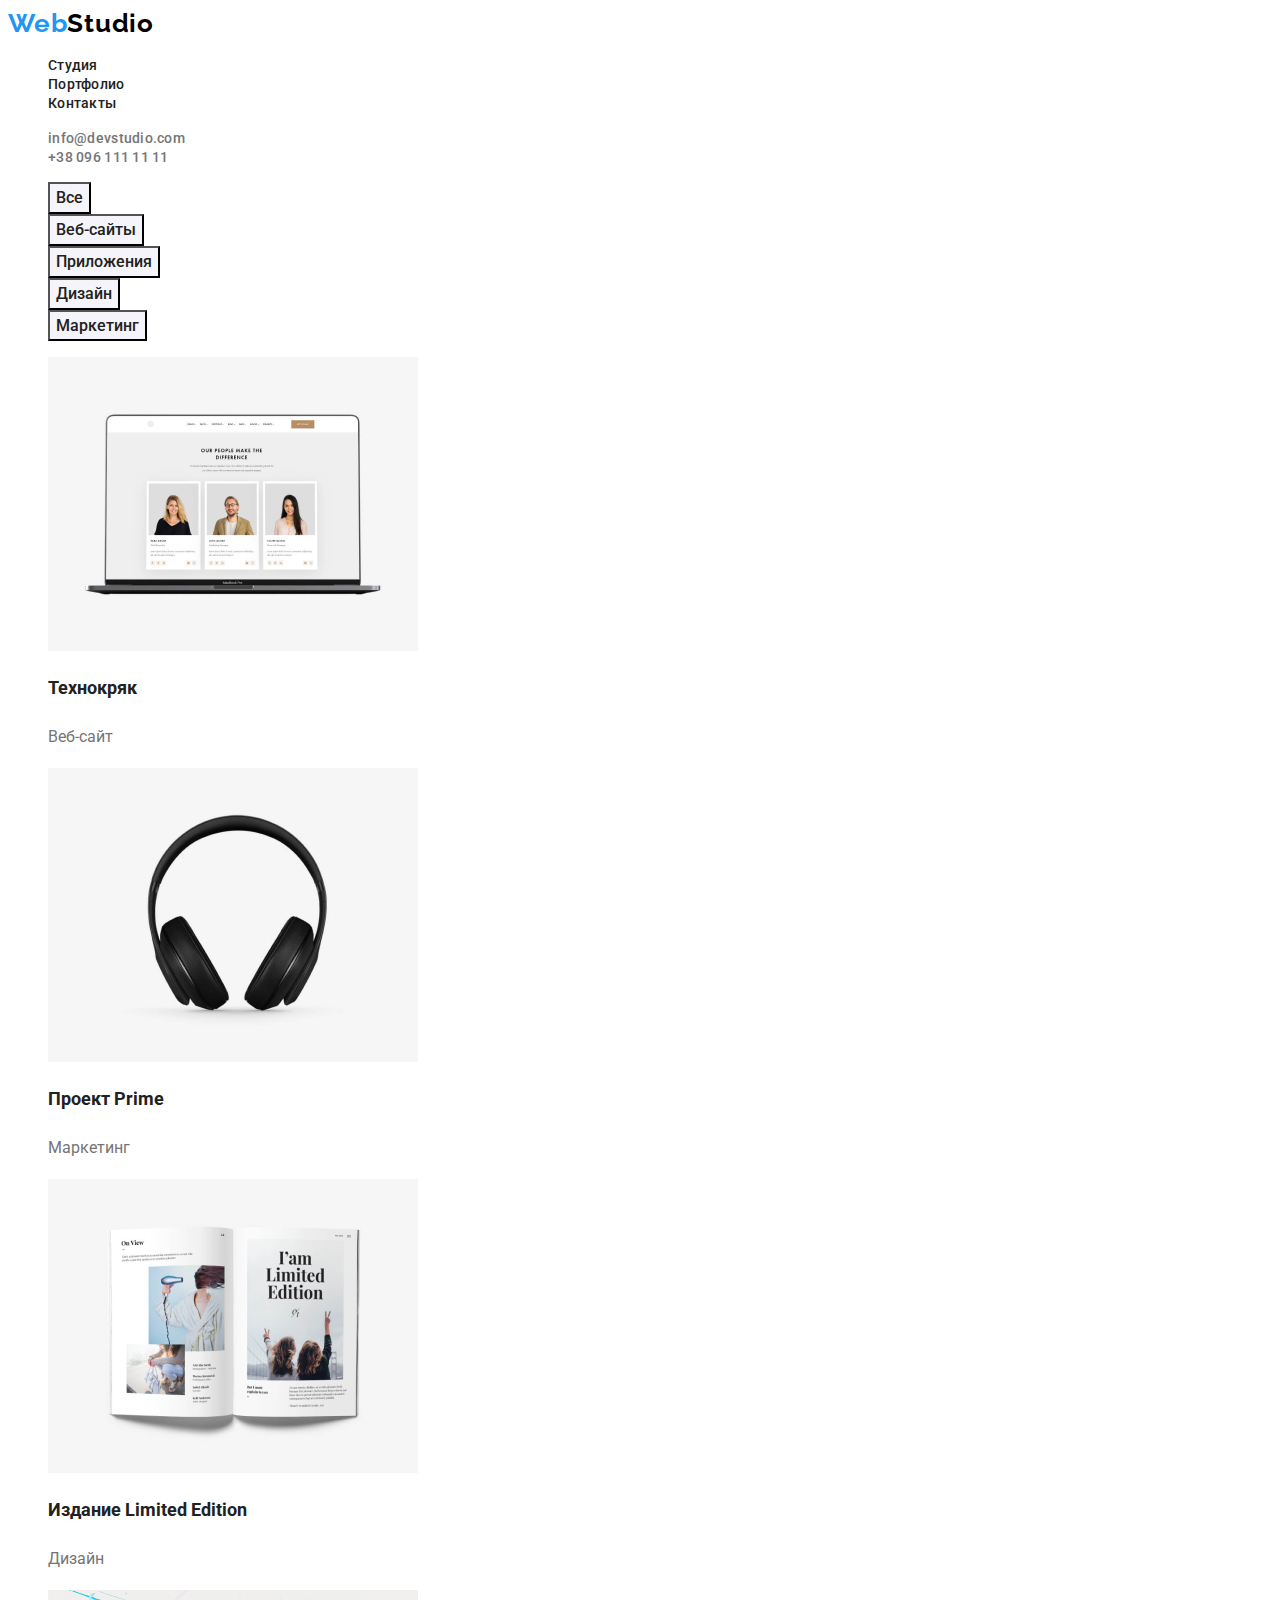
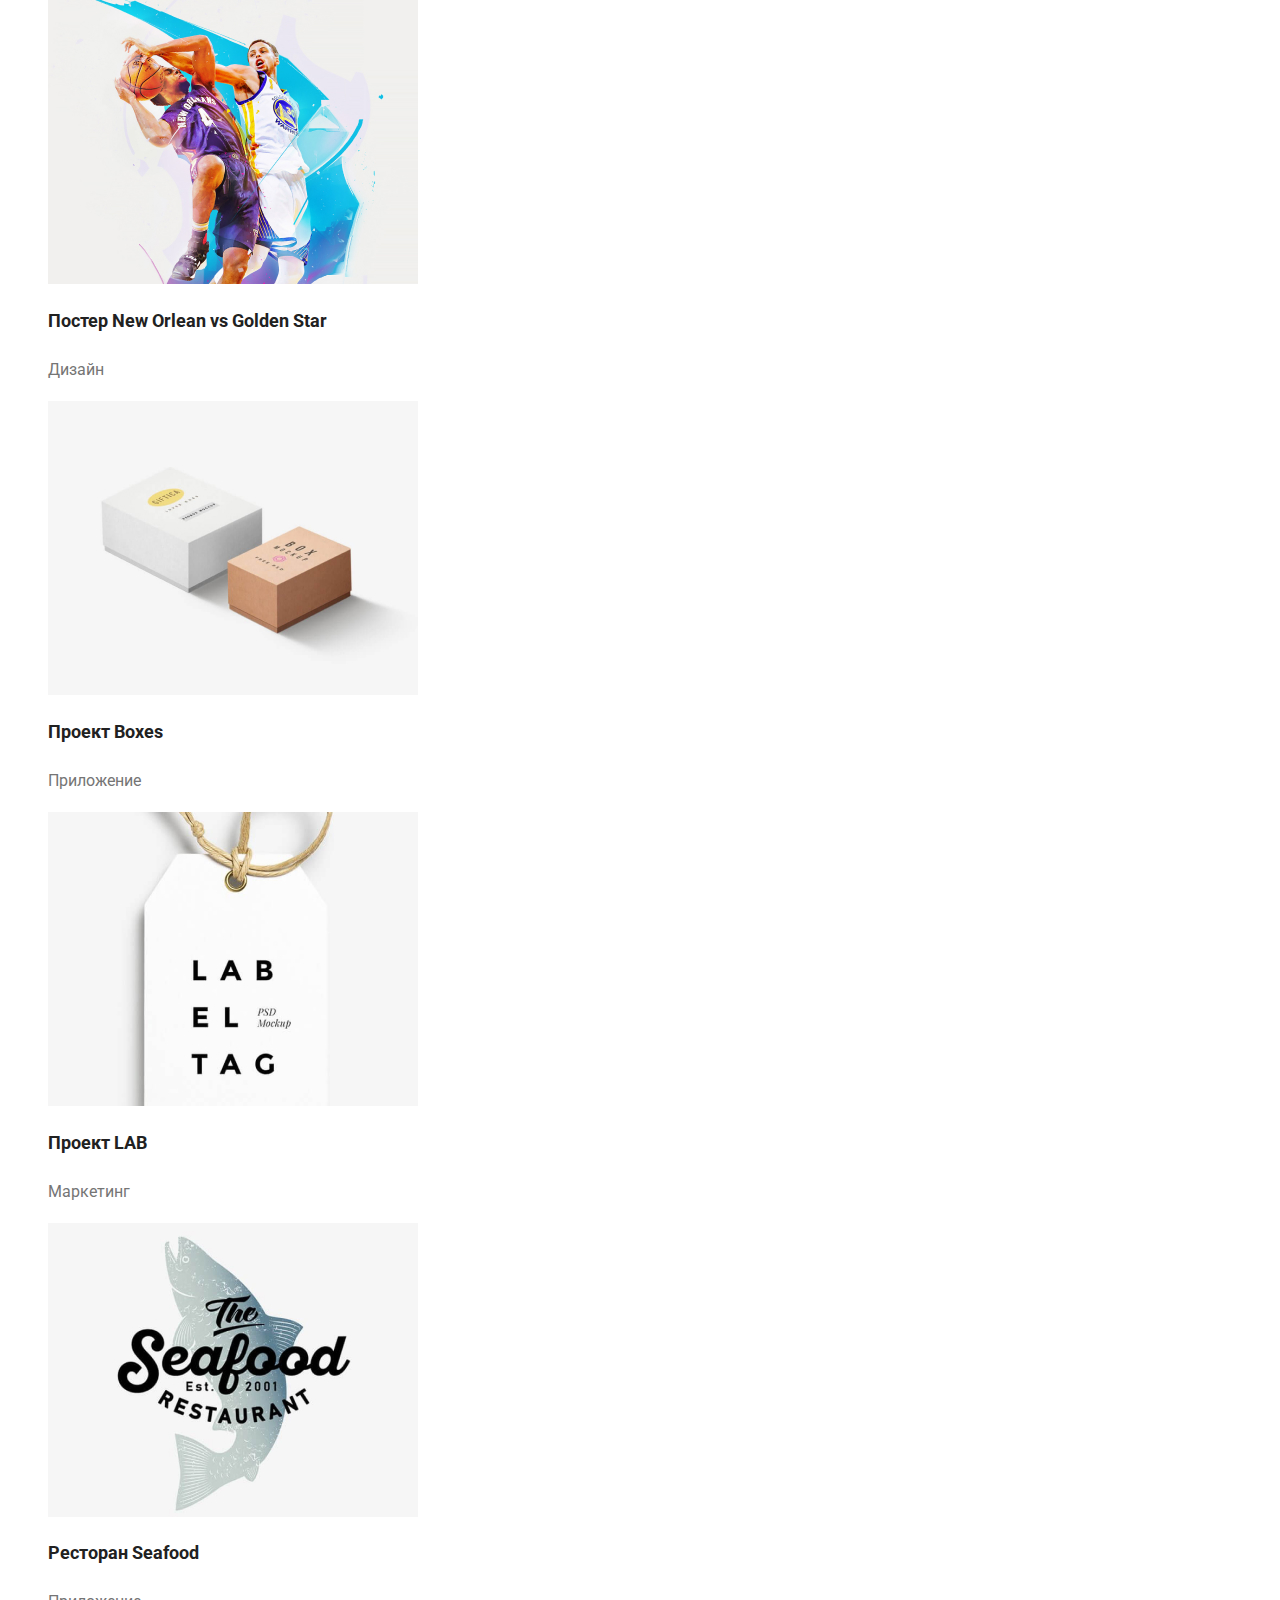
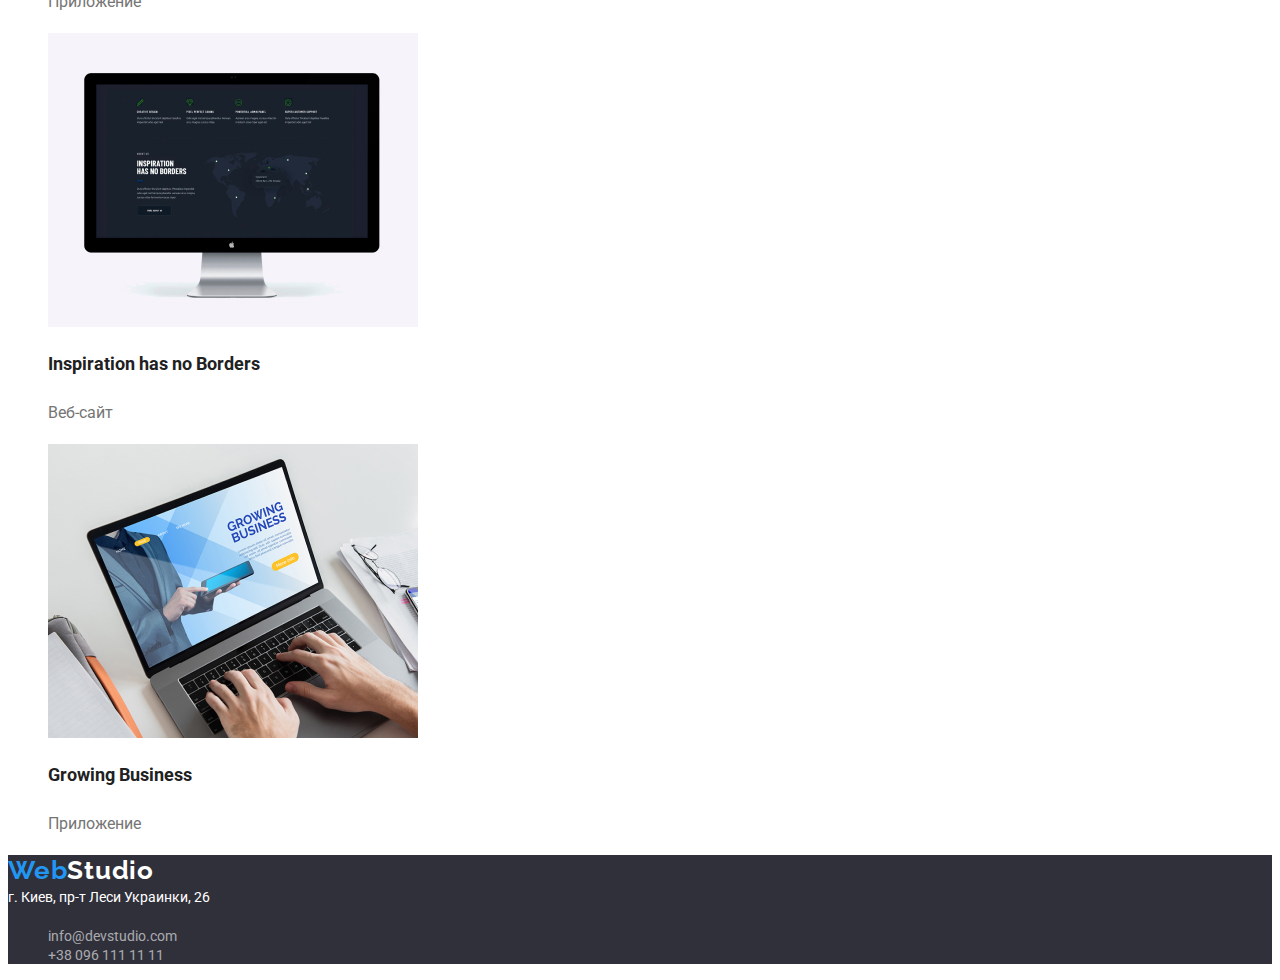
==== portfolio.html @ e71f39b3 "add files to hw-3" ====
<!DOCTYPE html>
<html lang="ru">

<head>
    <meta charset="UTF-8">
    <meta http-equiv="X-UA-Compatible" content="IE=edge">
    <meta name="viewport" content="width=device-width, initial-scale=1.0">
    <title>page 1, Studio</title>
    <link rel="preconnect" href="https://fonts.googleapis.com">
    <link rel="preconnect" href="https://fonts.gstatic.com" crossorigin>
    <link href="https://fonts.googleapis.com/css2?family=Raleway:wght@700&family=Roboto:wght@400;500;700;900&display=swap"
        rel="stylesheet">
    <link rel="stylesheet" href="./css/styles.css">
</head>

<body>
    <!-- Шапка сайта Heder-->
    <header class="position">
        <nav class="header">
            <a class="logo" href="./index.html"><span class="logo-accent">Web</span>Studio</a>
            <ul class="list">
                <li class="site-nav"><a href="./index.html" class="link">Студия</a></li>
                <li class="site-nav"><a href="" class="link">Портфолио</a></li>
                <li class="site-nav"><a href="" class="link">Контакты</a></li>
            </ul>
    
        </nav>
        <ul class="list">
            <li><a href="mailto:info@devstudio.com" class="item">info@devstudio.com</a></li>
            <li><a href="tel:+380961111111" class="item">+38 096 111 11 11</a></li>
        </ul>
    </header>

    <main>
        <!--  section Portfolio-->
       <section  class="filter">
            <ul class="list">
                <li><button type="button" class="link">Все</button>
                </li>
                <li><button type="button" class="link">Веб-сайты</button>
                </li>
                <li><button type="button" class="link">Приложения</button>
                </li>
                <li><button type="button" class="link">Дизайн</button>
                </li>
                <li><button type="button" class="link">Маркетинг</button>
                </li>              
            </ul> 
            <ul class="list">
                <li class="portfolio">
                    <img width="370" height="294" src="./images/img_portfolio_page/1_notebook.jpg" alt="Ноутбук">
                    <h2 class="portfolio-title">Технокряк</h2>
                    <p class="portfolio-text">Веб-сайт</p>
                </li>
                <li class="portfolio-item">
                    <img width="370" height="294" src="./images/img_portfolio_page/2_headphones.jpg" alt="Наушники">
                    <h2 class="portfolio-title">Проект Prime</h2>
                    <p class="portfolio-text">Маркетинг</p>
                </li>
                <li class="portfolio-item">
                    <img width="370" height="294" src="./images/img_portfolio_page/3_book.jpg" alt="Книга">
                    <h2 class="portfolio-title">Издание Limited Edition</h2>
                    <p class="portfolio-text">Дизайн</p>
                </li>
                <li class="portfolio-item">
                    <img width="370" height="294" src="./images/img_portfolio_page/4_basketball.jpg" alt="Баскетболисты">
                    <h2 class="portfolio-title">Постер New Orlean vs Golden Star</h2>
                    <p class="portfolio-text">Дизайн</p>
                </li>
                <li class="portfolio-item">
                    <img width="370" height="294" src="./images/img_portfolio_page/5_boxes.jpg" alt="Коробки">
                    <h2 class="portfolio-title">Проект Boxes</h2>
                    <p class="portfolio-text">Приложение</p>
                </li>
                <li class="portfolio-item">
                    <img width="370" height="294" src="./images/img_portfolio_page/6_label.jpg" alt="Лейба">
                    <h2 class="portfolio-title">Проект LAB</h2>
                    <p class="portfolio-text">Маркетинг</p>
                </li>
                <li class="portfolio-item">
                    <img width="370" height="294" src="./images/img_portfolio_page/7_seafood.jpg" alt="Морепродукты">
                    <h2 class="portfolio-title">Ресторан Seafood</h2>
                    <p class="portfolio-text">Приложение</p>
                </li>
                <li class="portfolio-item">
                    <img width="370" height="294" src="./images/img_portfolio_page/8_screen_computer.jpg" alt="Экран компьютера">
                    <h2 class="portfolio-title">Inspiration has no Borders</h2>
                    <p class="portfolio-text">Веб-сайт</p>
                </li>
                <li class="portfolio-item">
                    <img width="370" height="294" src="./images/img_portfolio_page/9_hands.jpg" alt="Руки">
                    <h2 class="portfolio-title">Growing Business</h2>
                    <p class="portfolio-text">Приложение</p>
                </li>
                
            </ul>
       </section>

    </main>

    <!-- Футер -->
    <footer class="about-contacts">
            <div class="logo">
                <a class="logo-white" href="/"><span class="logo-accent">Web</span>Studio</a>
            </div>
            <address class="address">г. Киев, пр-т Леси Украинки, 26</address>
    
        <ul class="list">
            <li><a href="mailto:info@devstudio.com" class="contact">info@devstudio.com</a></li>
            <li><a href="tel:+380961111111" class="contact">+38 096 111 11 11</a></li>
        </ul>
    </footer>
</body>

</html>
---- css/styles.css ----
/* css Переменные */
:root {
  --primary-text-color: #757575;
  --title-text-color: #212121;
  --accent-color: #2196f3;
  --primary-background-color: #e5e5e5;
  --wight-color: #ffffff;
}

body {
  font-family: "Roboto", "Raleway", normal;
  background-color: var(--wight-color);
}
/* Header */

/* Логотип */

.logo {
  text-decoration: none;
  font-family: Raleway, sans-serif;
  font-weight: 700;
  font-size: 26px;
  line-height: 1.19;
  letter-spacing: 0.03em;
  color: #000000;
}

.logo-accent {
  text-decoration: none;
  color: var(--accent-color);
}
/* часть лого в Футере */
.logo-white {
  text-decoration: none;
  color: var(--wight-color);
}

/* Шапка сайта Heder */
.list {
  list-style: none;
}
.site-nav .link {
  text-decoration: none;
  font-weight: 500;
  font-size: 14px;
  line-height: 1.14;
  letter-spacing: 0.02em;
  color: var(--title-text-color);
}
.site-nav .link:hover,
.site-nav .link:focus {
  color: var(--accent-color);
}

.item {
  text-decoration: none;
  font-weight: 500;
  font-size: 14px;
  line-height: 1.14;
  letter-spacing: 0.02em;
  color: var(--primary-text-color);
}
.item:hover,
.item:focus {
  color: var(--accent-color);
}

/* ГЛАВНАЯ СТРАНИЦА */

/* section Герой */
.hero {
  background: #2f303a;
}
.hero-title {
  font-weight: 900;
  font-size: 44px;
  line-height: 1.36;

  color: var(--wight-color);
}
/* Button Заказать услугу */
.hero-order {
  font-family: inherit;
  cursor: pointer;
  font-weight: 700;
  font-size: 16px;
  line-height: 1.87;
  text-align: center;
  color: var(--wight-color);
  background-color: var(--accent-color);
}

/* section Наши качества */

.about-us-title {
  font-weight: 700;
  font-size: 14px;
  line-height: 1.14;
  letter-spacing: 0.03em;
  text-transform: uppercase;
  color: var(--title-text-color);
}
.about-us-item {
  font-size: 14px;
  line-height: 1.71;
  letter-spacing: 0.03em;
  color: var(--primary-text-color);
}

/* section Чем мы занимаемся */

.doing-title {
  font-weight: 700;
  font-size: 36px;
  line-height: 1.16;
  text-align: center;
  letter-spacing: 0.03em;

  color: var(--title-text-color);
}

/* section Наша команда */

.team-title {
  font-weight: 700;
  font-size: 36px;
  line-height: 1.16;
  text-align: center;
  letter-spacing: 0.03em;

  color: var(--title-text-color);
}

.covorker-title {
  font-weight: 500;
  font-size: 16px;
  line-height: 1.18;
  color: var(--title-text-color);
}
.covorker-position {
  font-size: 16px;
  line-height: 1.18;
  color: var(--primary-text-color);
}

/* Футер */
.about-contacts {
  background: #2f303a;
}

.address {
  font-style: normal;
  font-size: 14px;
  line-height: 1.71;
  color: var(--wight-color);
}
.contact {
  font-size: 14px;
  text-decoration: none;
  color: rgba(255, 255, 255, 0.6);
}

/* СТРАНИЦА ПОРТФОЛИО */
/* section Portfolio */

/* фильтр Кнопки */
.filter .link {
  cursor: pointer;
  font-family: "Roboto";
  font-weight: 500;
  font-size: 16px;
  line-height: 1.62;
  color: var(--title-text-color);
  background-color: #f5f4fa;
}

.filter .link:hover,
.filter .link:focus {
  color: var(--wight-color);
  background-color: var(--accent-color);
}

/* таблица с картинками */

.portfolio-title {
  font-size: 18px;
  line-height: 2;
  color: var(--title-text-color);
}
.portfolio-text {
  font-size: 16px;
  line-height: 1.87;
  color: var(--primary-text-color);
}
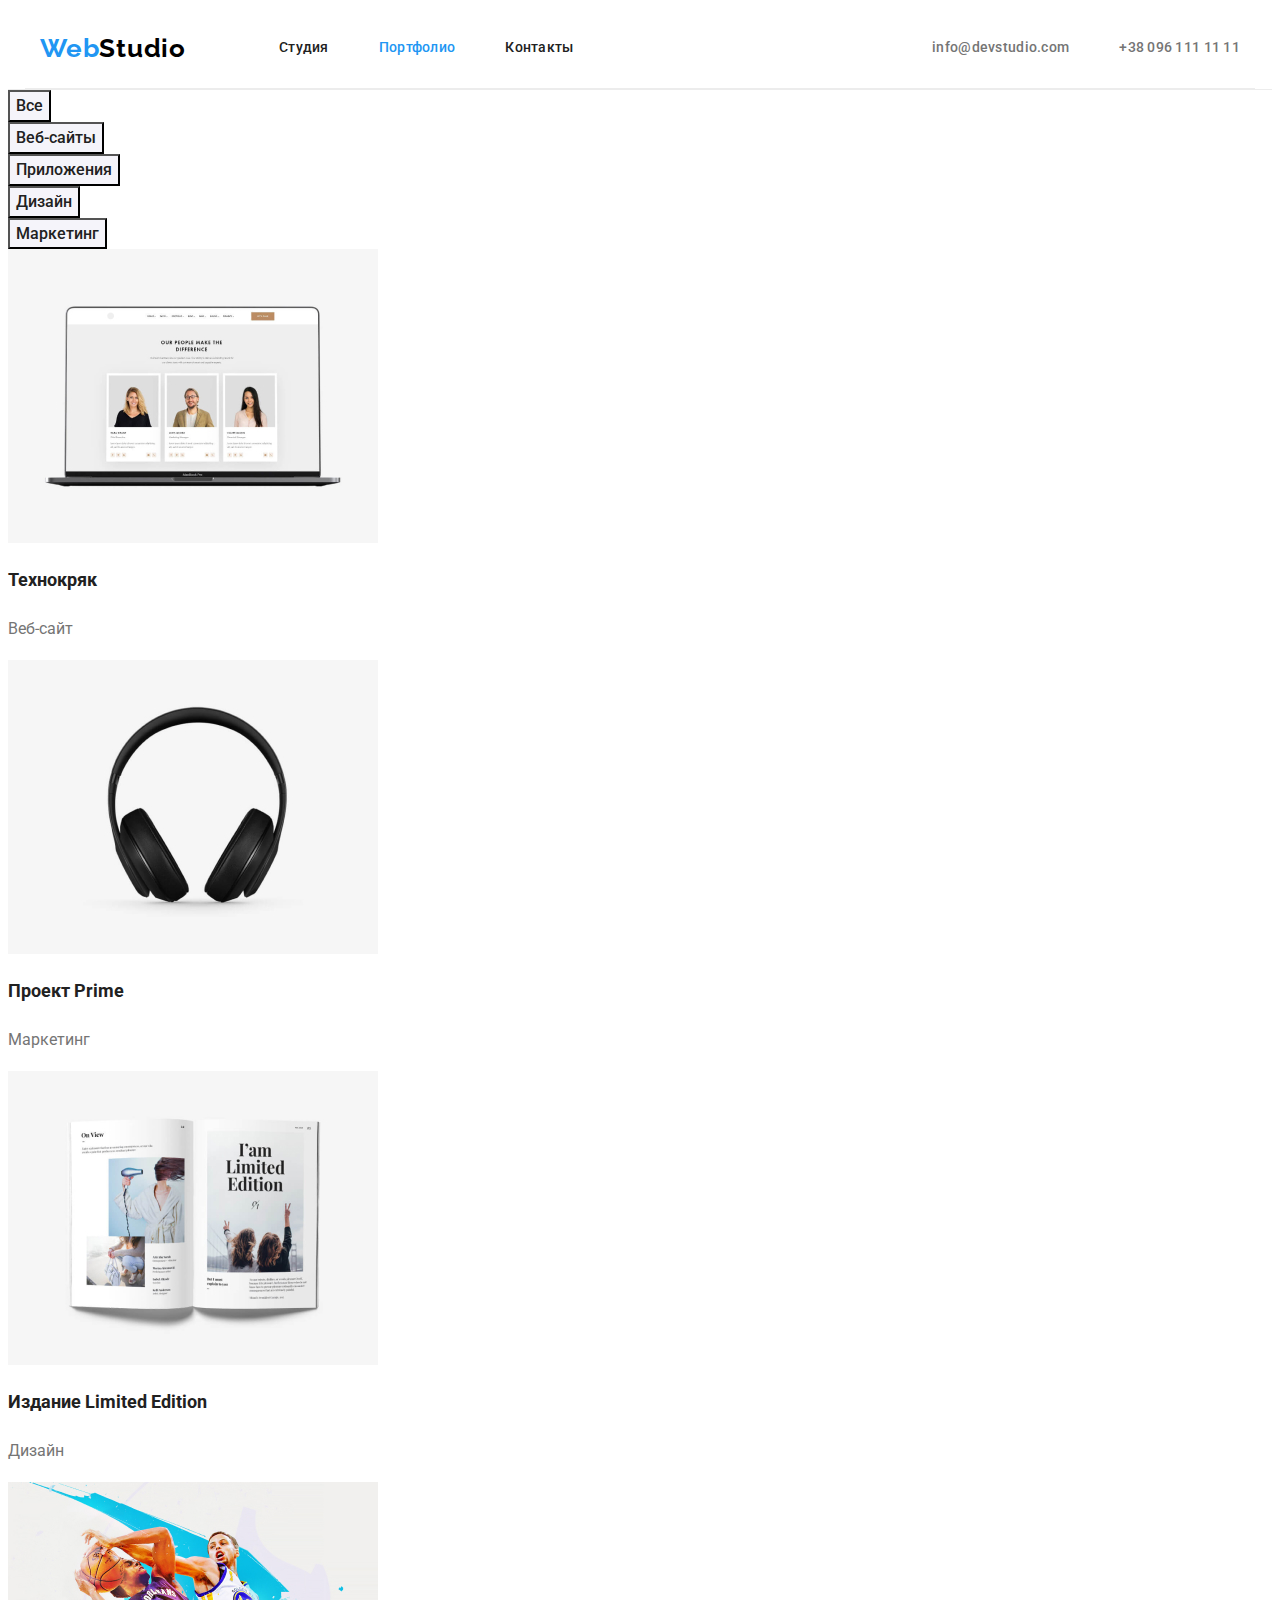
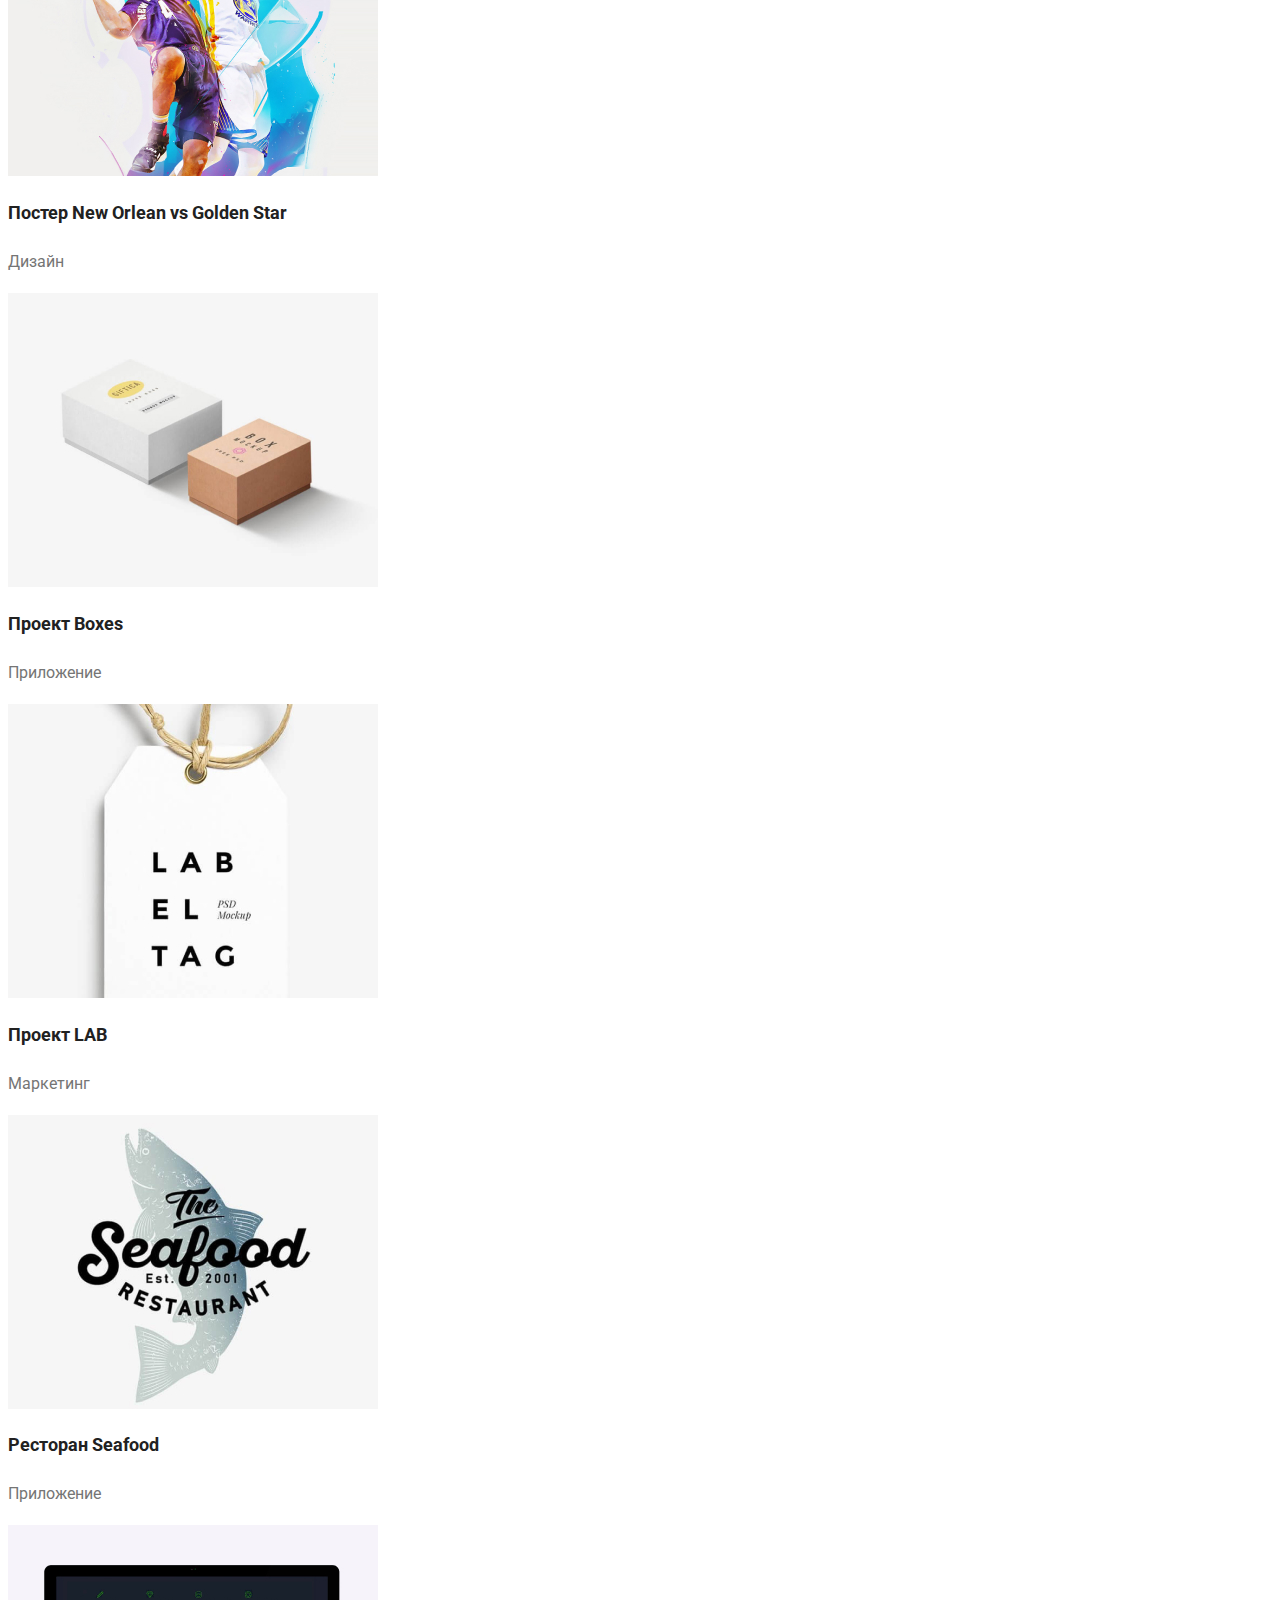
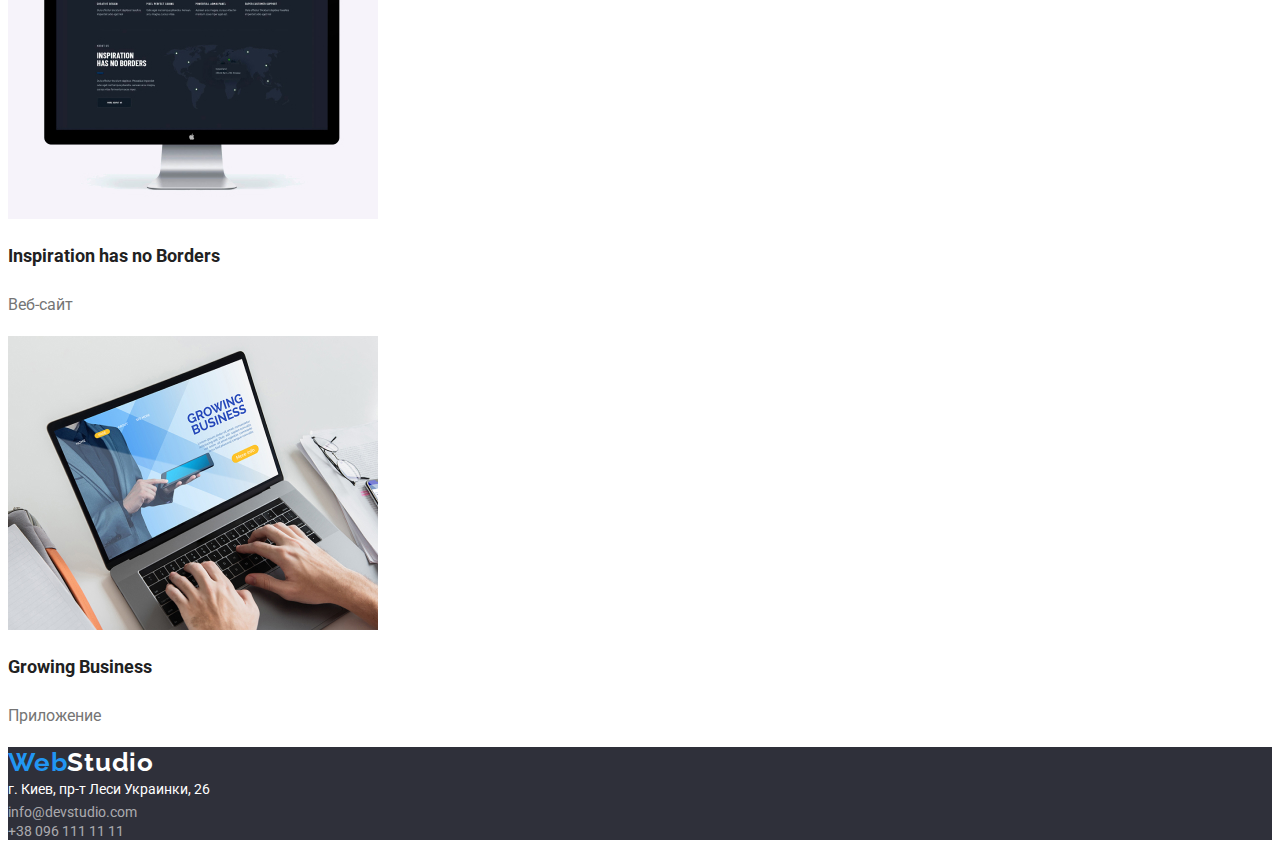
==== commit bb217d80: "добавляет в шапке меню  hover и focus" ====
--- a/portfolio.html
+++ b/portfolio.html
@@ -10,25 +10,35 @@
     <link rel="preconnect" href="https://fonts.gstatic.com" crossorigin>
     <link href="https://fonts.googleapis.com/css2?family=Raleway:wght@700&family=Roboto:wght@400;500;700;900&display=swap"
         rel="stylesheet">
+    <link rel="stylesheet" href="https://cdnjs.cloudflare.com/ajax/libs/modern-normalize/1.1.0/modern-normalize.min.css"
+        integrity="sha512-wpPYUAdjBVSE4KJnH1VR1HeZfpl1ub8YT/NKx4PuQ5NmX2tKuGu6U/JRp5y+Y8XG2tV+wKQpNHVUX03MfMFn9Q=="
+        crossorigin="anonymous" referrerpolicy="no-referrer" />
     <link rel="stylesheet" href="./css/styles.css">
 </head>
 
 <body>
     <!-- Шапка сайта Heder-->
-    <header class="position">
-        <nav class="header">
-            <a class="logo" href="./index.html"><span class="logo-accent">Web</span>Studio</a>
-            <ul class="list">
-                <li class="site-nav"><a href="./index.html" class="link">Студия</a></li>
-                <li class="site-nav"><a href="" class="link">Портфолио</a></li>
-                <li class="site-nav"><a href="" class="link">Контакты</a></li>
+    <header class="header">
+        <div class="container header">
+            <!--Навигация-->
+            <nav class="navigate">
+                <a class="logo" href="./index.html"><span class="logo-accent">Web</span>Studio</a>
+                <ul class="list flex">
+                    <li class="site-nav"><a href="./index.html" class="link">Студия</a></li>
+                    <li class="site-nav current"><a href="" class="link">Портфолио</a></li>
+                    <li class="site-nav"><a href="" class="link">Контакты</a></li>
+                </ul>
+    
+            </nav>
+            <!--Контакты -->
+            <ul class="list contact flex">
+                <li class="contact-list"><a class="link link-head-contact" href="mailto:info@devstudio.com"
+                        class="item">info@devstudio.com</a></li>
+                <li class="contact-list"><a class="link link-head-contact" href="tel:+380961111111" class="item">+38 096 111
+                        11 11</a></li>
             </ul>
+        </div>
     
-        </nav>
-        <ul class="list">
-            <li><a href="mailto:info@devstudio.com" class="item">info@devstudio.com</a></li>
-            <li><a href="tel:+380961111111" class="item">+38 096 111 11 11</a></li>
-        </ul>
     </header>
 
     <main>
--- a/css/styles.css
+++ b/css/styles.css
@@ -1,17 +1,18 @@
 /* css Переменные */
 :root {
-  --primary-text-color: #757575;
-  --title-text-color: #212121;
-  --accent-color: #2196f3;
-  --primary-background-color: #e5e5e5;
-  --wight-color: #ffffff;
-}
+--primary-text-color: #757575;
+--logo-text-color: #000000;
+--title-text-color: #212121;
+--accent-color: #2196f3;
+--primary-background-color: #e5e5e5;
+--wight-color: #ffffff;
+}
+
 
 body {
   font-family: "Roboto", "Raleway", normal;
   background-color: var(--wight-color);
 }
-/* Header */
 
 /* Логотип */
 
@@ -22,35 +23,119 @@
   font-size: 26px;
   line-height: 1.19;
   letter-spacing: 0.03em;
-  color: #000000;
+  color: var(--logo-text-color);
 }
 
 .logo-accent {
   text-decoration: none;
   color: var(--accent-color);
 }
+
+
 /* часть лого в Футере */
 .logo-white {
   text-decoration: none;
   color: var(--wight-color);
 }
 
+.link {
+  text-decoration: none;
+}
+
+nav > .logo {
+  margin-right: 93px;
+}
+
 /* Шапка сайта Heder */
+.header {
+  border-bottom: 1px solid #ececec;
+}
+
+.container.header {
+  display: flex;
+  align-items: center;
+}
+
+.container {
+  width: 1200px;
+  margin-left: auto;
+  margin-right: auto;
+  padding-left: 15px;
+  padding-right: 15px;
+}
+
+.navigate {
+  display: flex;
+  align-items: center;
+}
+
 .list {
   list-style: none;
-}
-.site-nav .link {
-  text-decoration: none;
+  padding: 0;
+  margin: 0;
+}
+
+.list.flex {
+  display: flex;
+  flex-wrap: wrap;
+  align-items: center;
+}
+
+.site-nav:not(last-child) {
+  margin-right: 50px;
+}
+
+
+.site-nav,
+.link.link-head-contact {
+  display: block;
+  padding-top: 32px;
+  padding-bottom: 32px;
   font-weight: 500;
   font-size: 14px;
   line-height: 1.14;
   letter-spacing: 0.02em;
-  color: var(--title-text-color);
-}
+}
+
+.link.link-head-contact:hover,
+.link.link-head-contact:focus {
+  color: var(--accent-color);
+}
+
 .site-nav .link:hover,
 .site-nav .link:focus {
   color: var(--accent-color);
 }
+
+.site-nav .link {
+  text-decoration: none;
+  font-weight: 500;
+  font-size: 14px;
+  line-height: 1.14;
+  letter-spacing: 0.02em;
+  color: var(--title-text-color);
+}
+
+
+.current > .link {
+  color: var(--accent-color);
+}
+
+
+
+
+.list.contact {
+  margin-left: auto;
+}
+
+.contact-list:not(:last-child) {
+  margin-right: 50px;
+}
+
+.link-head-contact {
+  color: var(--primary-text-color);
+}
+
 
 .item {
   text-decoration: none;
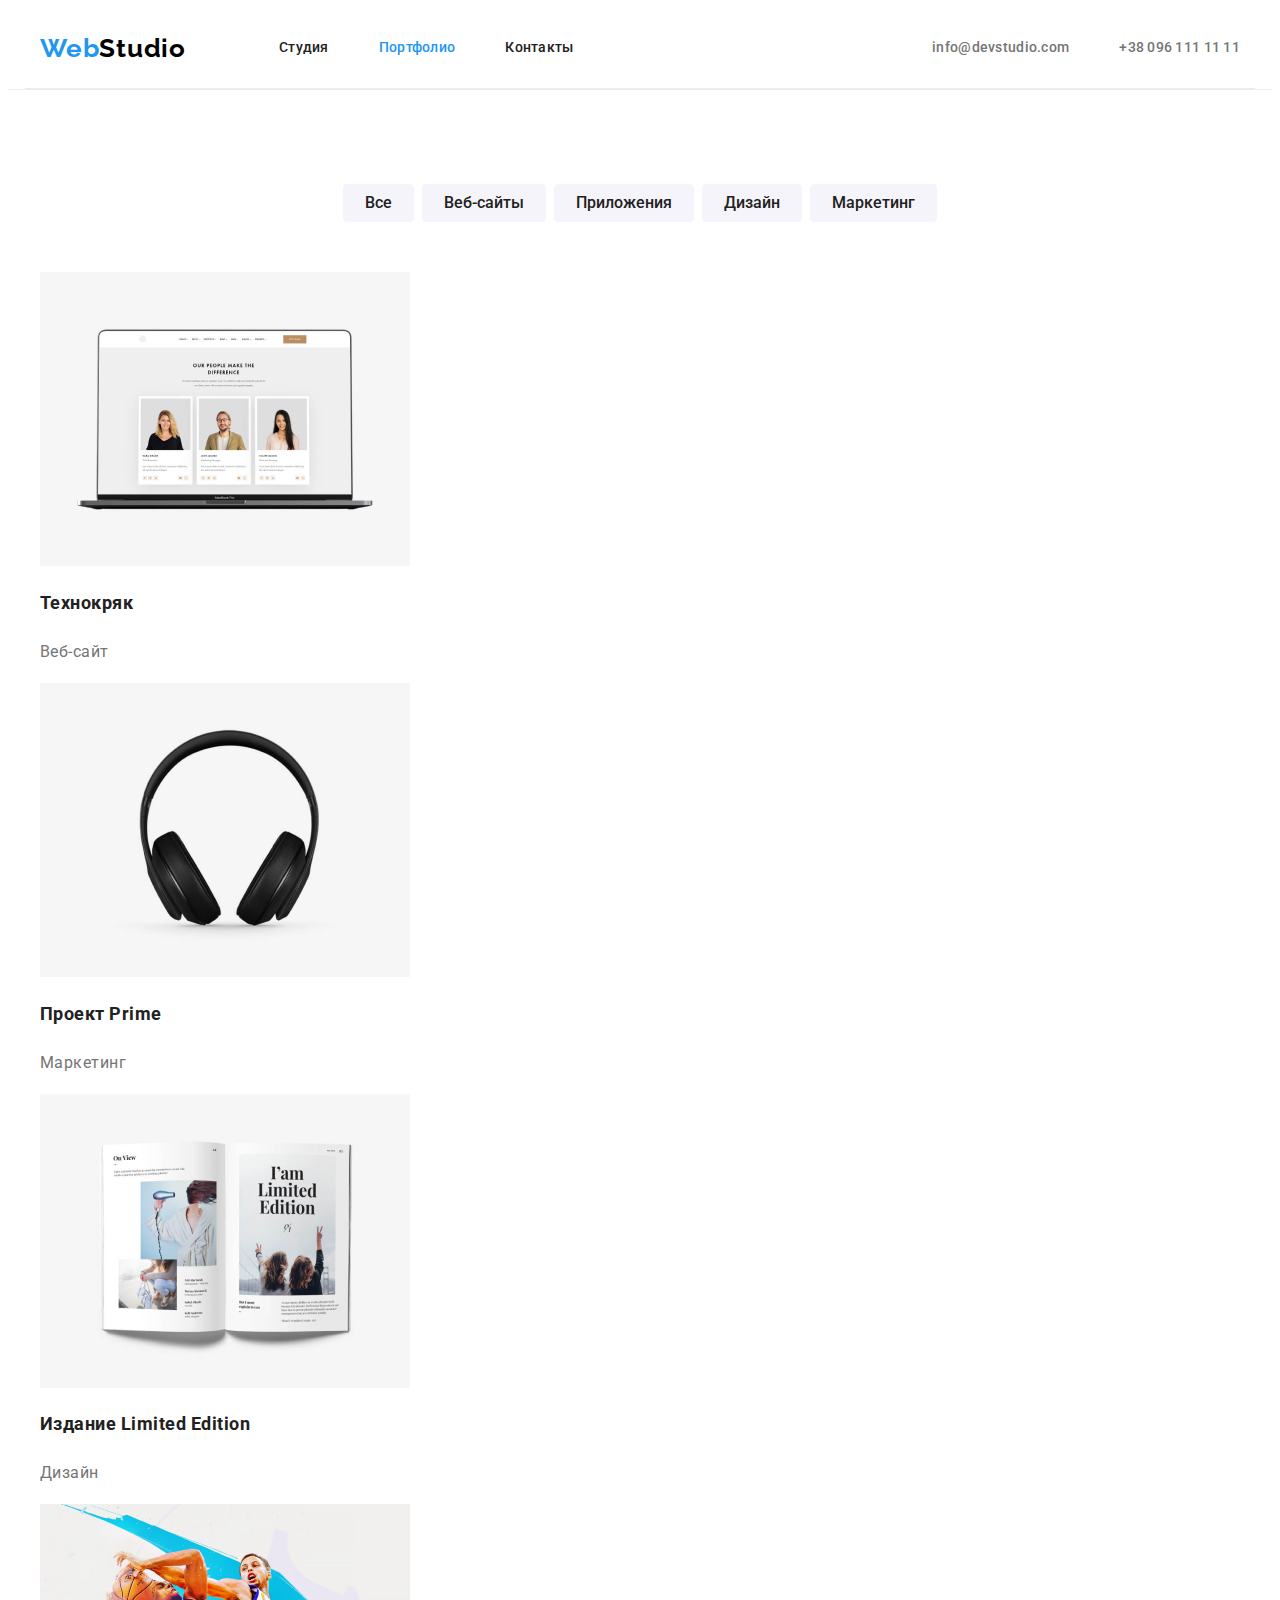
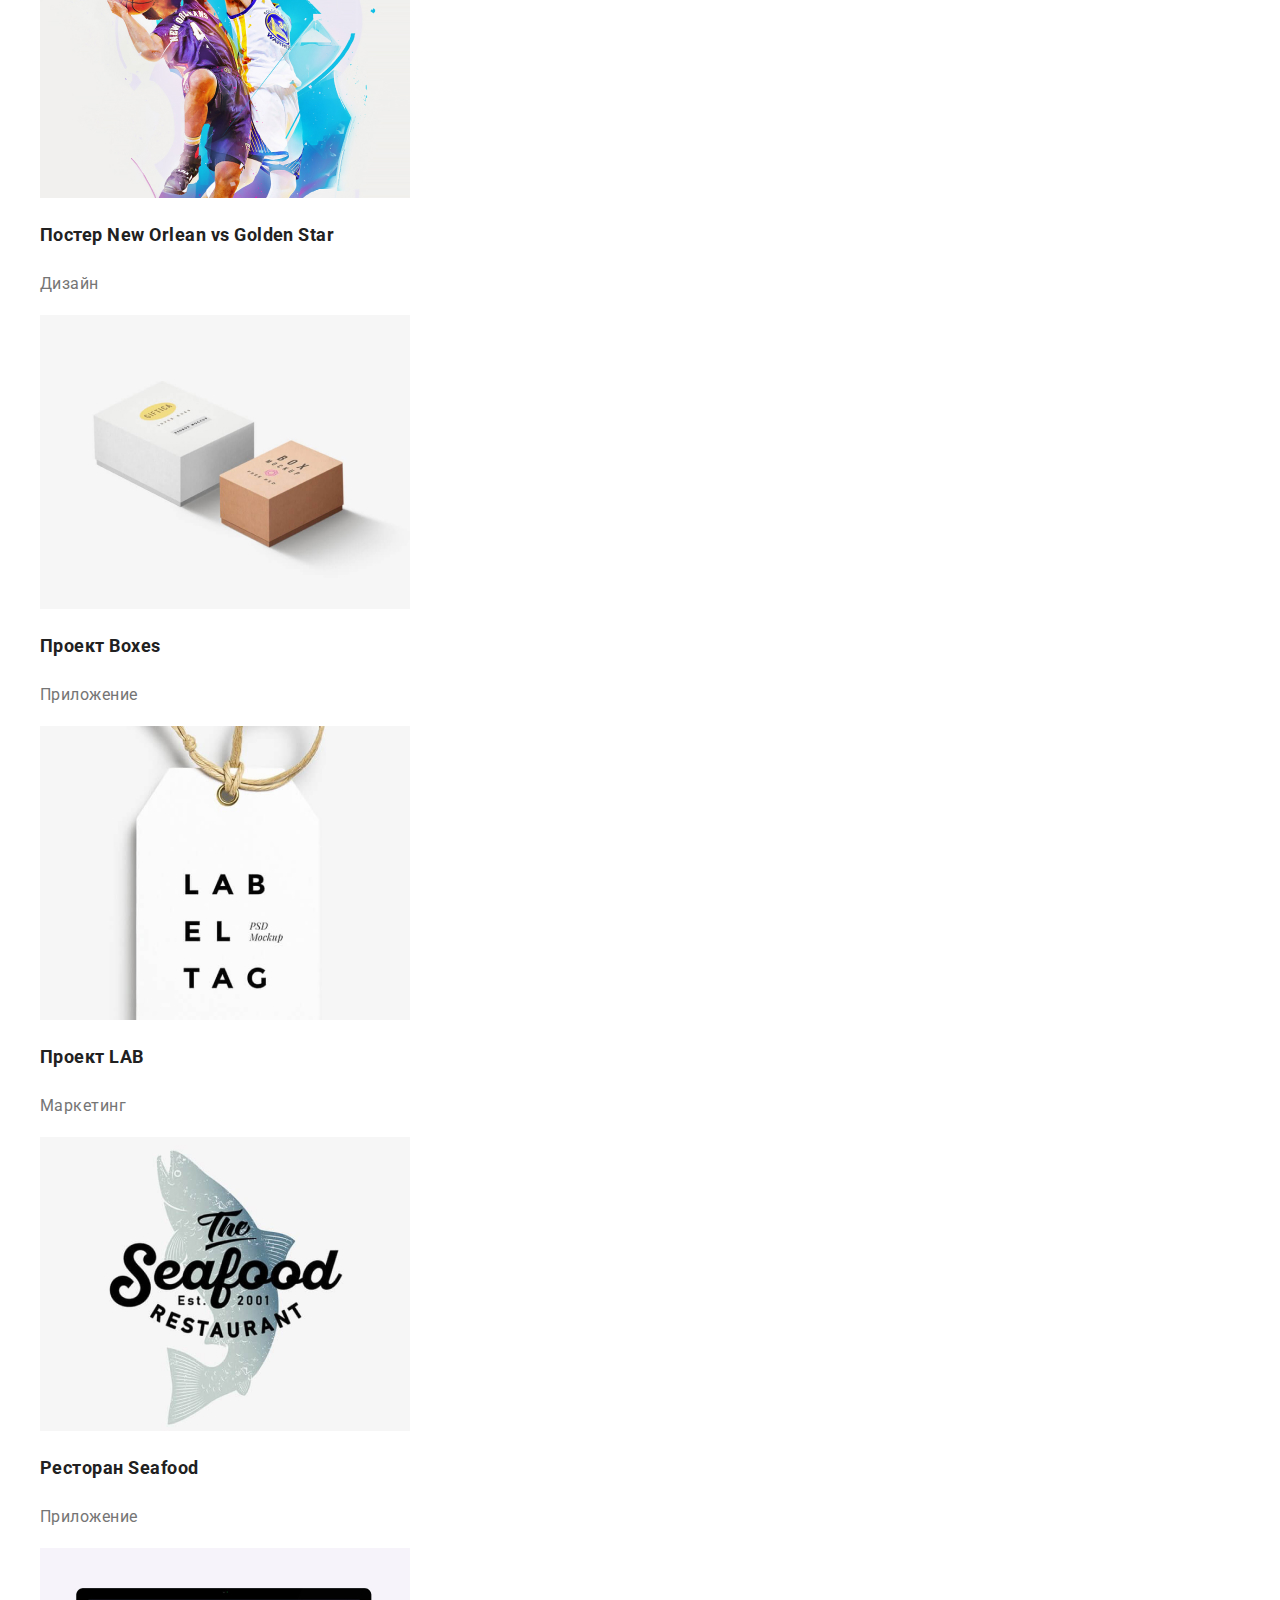
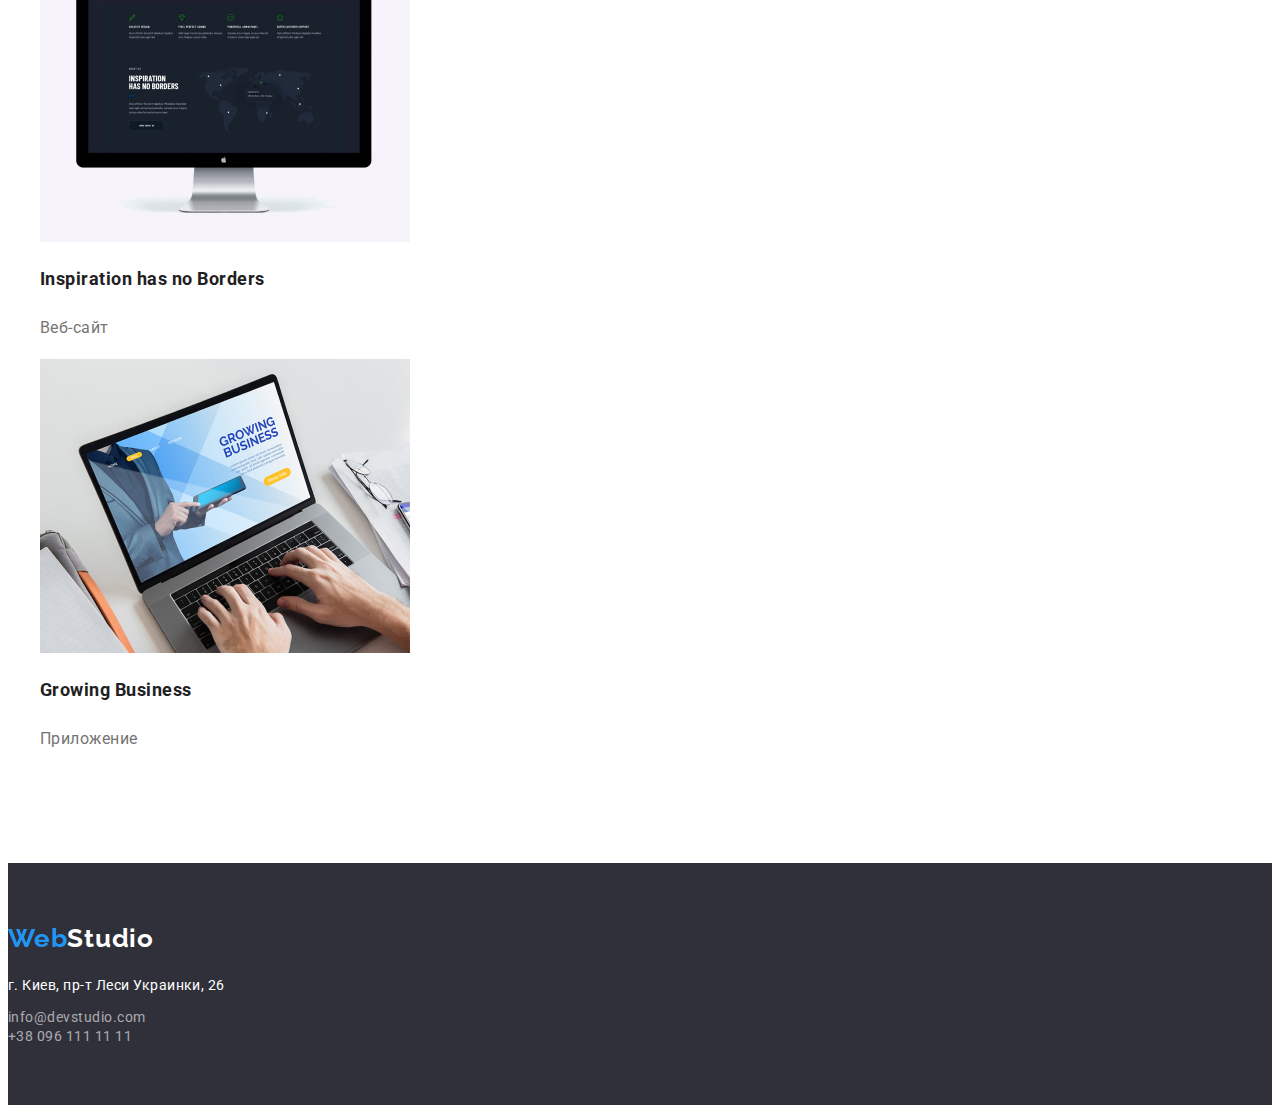
==== commit e165d1f1: "оформляет button-filter" ====
--- a/portfolio.html
+++ b/portfolio.html
@@ -43,67 +43,71 @@
 
     <main>
         <!--  section Portfolio-->
-       <section  class="filter">
-            <ul class="list">
-                <li><button type="button" class="link">Все</button>
-                </li>
-                <li><button type="button" class="link">Веб-сайты</button>
-                </li>
-                <li><button type="button" class="link">Приложения</button>
-                </li>
-                <li><button type="button" class="link">Дизайн</button>
-                </li>
-                <li><button type="button" class="link">Маркетинг</button>
-                </li>              
-            </ul> 
-            <ul class="list">
-                <li class="portfolio">
-                    <img width="370" height="294" src="./images/img_portfolio_page/1_notebook.jpg" alt="Ноутбук">
-                    <h2 class="portfolio-title">Технокряк</h2>
-                    <p class="portfolio-text">Веб-сайт</p>
-                </li>
-                <li class="portfolio-item">
-                    <img width="370" height="294" src="./images/img_portfolio_page/2_headphones.jpg" alt="Наушники">
-                    <h2 class="portfolio-title">Проект Prime</h2>
-                    <p class="portfolio-text">Маркетинг</p>
-                </li>
-                <li class="portfolio-item">
-                    <img width="370" height="294" src="./images/img_portfolio_page/3_book.jpg" alt="Книга">
-                    <h2 class="portfolio-title">Издание Limited Edition</h2>
-                    <p class="portfolio-text">Дизайн</p>
-                </li>
-                <li class="portfolio-item">
-                    <img width="370" height="294" src="./images/img_portfolio_page/4_basketball.jpg" alt="Баскетболисты">
-                    <h2 class="portfolio-title">Постер New Orlean vs Golden Star</h2>
-                    <p class="portfolio-text">Дизайн</p>
-                </li>
-                <li class="portfolio-item">
-                    <img width="370" height="294" src="./images/img_portfolio_page/5_boxes.jpg" alt="Коробки">
-                    <h2 class="portfolio-title">Проект Boxes</h2>
-                    <p class="portfolio-text">Приложение</p>
-                </li>
-                <li class="portfolio-item">
-                    <img width="370" height="294" src="./images/img_portfolio_page/6_label.jpg" alt="Лейба">
-                    <h2 class="portfolio-title">Проект LAB</h2>
-                    <p class="portfolio-text">Маркетинг</p>
-                </li>
-                <li class="portfolio-item">
-                    <img width="370" height="294" src="./images/img_portfolio_page/7_seafood.jpg" alt="Морепродукты">
-                    <h2 class="portfolio-title">Ресторан Seafood</h2>
-                    <p class="portfolio-text">Приложение</p>
-                </li>
-                <li class="portfolio-item">
-                    <img width="370" height="294" src="./images/img_portfolio_page/8_screen_computer.jpg" alt="Экран компьютера">
-                    <h2 class="portfolio-title">Inspiration has no Borders</h2>
-                    <p class="portfolio-text">Веб-сайт</p>
-                </li>
-                <li class="portfolio-item">
-                    <img width="370" height="294" src="./images/img_portfolio_page/9_hands.jpg" alt="Руки">
-                    <h2 class="portfolio-title">Growing Business</h2>
-                    <p class="portfolio-text">Приложение</p>
-                </li>
+       <section  class="section portfolio">
+        <h1 class="visually-hidden">Портфолио</h1>
+            <div class="container portfolio">
+                <!-- Filters -->
+                <ul class="list flex button-filter-list">
+                    <li class="btn-item"><button class="btn button-filter" type="button" class="link">Все</button>
+                    </li>
+                    <li class="btn-item"><button class="btn button-filter" type="button" class="link">Веб-сайты</button>
+                    </li>
+                    <li class="btn-item"><button class="btn button-filter" type="button" class="link">Приложения</button>
+                    </li>
+                    <li class="btn-item"><button class="btn button-filter" type="button" class="link">Дизайн</button>
+                    </li>
+                    <li class="btn-item"><button class="btn button-filter" type="button" class="link">Маркетинг</button>
+                    </li>
+                </ul>
+                <ul class="list">
+                    <li class="portfolio">
+                        <img width="370" height="294" src="./images/img_portfolio_page/1_notebook.jpg" alt="Ноутбук">
+                        <h2 class="portfolio-title">Технокряк</h2>
+                        <p class="portfolio-text">Веб-сайт</p>
+                    </li>
+                    <li class="portfolio-item">
+                        <img width="370" height="294" src="./images/img_portfolio_page/2_headphones.jpg" alt="Наушники">
+                        <h2 class="portfolio-title">Проект Prime</h2>
+                        <p class="portfolio-text">Маркетинг</p>
+                    </li>
+                    <li class="portfolio-item">
+                        <img width="370" height="294" src="./images/img_portfolio_page/3_book.jpg" alt="Книга">
+                        <h2 class="portfolio-title">Издание Limited Edition</h2>
+                        <p class="portfolio-text">Дизайн</p>
+                    </li>
+                    <li class="portfolio-item">
+                        <img width="370" height="294" src="./images/img_portfolio_page/4_basketball.jpg" alt="Баскетболисты">
+                        <h2 class="portfolio-title">Постер New Orlean vs Golden Star</h2>
+                        <p class="portfolio-text">Дизайн</p>
+                    </li>
+                    <li class="portfolio-item">
+                        <img width="370" height="294" src="./images/img_portfolio_page/5_boxes.jpg" alt="Коробки">
+                        <h2 class="portfolio-title">Проект Boxes</h2>
+                        <p class="portfolio-text">Приложение</p>
+                    </li>
+                    <li class="portfolio-item">
+                        <img width="370" height="294" src="./images/img_portfolio_page/6_label.jpg" alt="Лейба">
+                        <h2 class="portfolio-title">Проект LAB</h2>
+                        <p class="portfolio-text">Маркетинг</p>
+                    </li>
+                    <li class="portfolio-item">
+                        <img width="370" height="294" src="./images/img_portfolio_page/7_seafood.jpg" alt="Морепродукты">
+                        <h2 class="portfolio-title">Ресторан Seafood</h2>
+                        <p class="portfolio-text">Приложение</p>
+                    </li>
+                    <li class="portfolio-item">
+                        <img width="370" height="294" src="./images/img_portfolio_page/8_screen_computer.jpg" alt="Экран компьютера">
+                        <h2 class="portfolio-title">Inspiration has no Borders</h2>
+                        <p class="portfolio-text">Веб-сайт</p>
+                    </li>
+                    <li class="portfolio-item">
+                        <img width="370" height="294" src="./images/img_portfolio_page/9_hands.jpg" alt="Руки">
+                        <h2 class="portfolio-title">Growing Business</h2>
+                        <p class="portfolio-text">Приложение</p>
+                    </li>
                 
-            </ul>
+                </ul>
+            </div>
        </section>
 
     </main>
--- a/css/styles.css
+++ b/css/styles.css
@@ -5,13 +5,20 @@
 --title-text-color: #212121;
 --accent-color: #2196f3;
 --primary-background-color: #e5e5e5;
+--bg-color-section: #F5F4FA;
 --wight-color: #ffffff;
+--box-shadow-card: 0px 1px 3px rgba(0, 0, 0, 0.12),0px 1px 1px rgba(0, 0, 0, 0.14),0px 2px 1px rgba(0, 0, 0, 0.2);
+--box-shadow-button: 0px 4px 4px rgba(0, 0, 0, 0.15);
+--box-shadow-active-btn-filter: 0px 3px 1px rgba(0, 0, 0, 0.1),
+0px 1px 2px rgba(0, 0, 0, 0.08),
+0px 2px 2px rgba(0, 0, 0, 0.12);
 }
 
 
 body {
-  font-family: "Roboto", "Raleway", normal;
+  font-family: Roboto, sans-serif;
   background-color: var(--wight-color);
+  letter-spacing: 0.03em;
 }
 
 /* Логотип */
@@ -34,6 +41,8 @@
 
 /* часть лого в Футере */
 .logo-white {
+  display: inline-block;
+  margin-bottom: 20px;
   text-decoration: none;
   color: var(--wight-color);
 }
@@ -81,7 +90,12 @@
   align-items: center;
 }
 
-.site-nav:not(last-child) {
+
+.btn-item:not(:last-child) {
+  margin-right: 8px;
+}
+
+.site-nav:not(:last-child) {
   margin-right: 50px;
 }
 
@@ -122,8 +136,6 @@
 }
 
 
-
-
 .list.contact {
   margin-left: auto;
 }
@@ -153,20 +165,51 @@
 /* ГЛАВНАЯ СТРАНИЦА */
 
 /* section Герой */
-.hero {
+.hero-section {
+  padding-top: 200px;
+  padding-bottom: 200px;
+  text-align: center;
   background: #2f303a;
 }
+
+.team-title,
+.hero-title,
+.covorker-title,
+.portfolio-item-title,
+.quality-title,
+.paragraph,
+.not-displayed {
+  padding: 0px;
+  margin: 0px;
+}
+
 .hero-title {
+  margin-top: 0;
+  margin-bottom: 30px;
   font-weight: 900;
   font-size: 44px;
   line-height: 1.36;
-
   color: var(--wight-color);
+  text-align: center;
+  text-transform: uppercase;
+  letter-spacing: 0.06em;
 }
 /* Button Заказать услугу */
-.hero-order {
+
+.btn {
+  font-family: inherit;
+  border: none;
+  cursor: pointer;
+  position: relative;
+  border-radius: 4px;
+}
+
+.hero-button {
   font-family: inherit;
   cursor: pointer;
+  box-shadow: var(--box-shadow-button);
+  border-radius: 4px;
+  padding: 10px 32px;
   font-weight: 700;
   font-size: 16px;
   line-height: 1.87;
@@ -175,70 +218,139 @@
   background-color: var(--accent-color);
 }
 
-/* section Наши качества */
-
-.about-us-title {
+/* section Преимущества */
+
+.section {
+  padding-top: 94px;
+  padding-bottom: 94px;
+}
+
+.section.quality {
+  padding-bottom: 0;
+}
+
+
+.visually-hidden {
+  position: absolute;
+  width: 1px;
+  height: 1px;
+  margin: -1px;
+  border: 0;
+  padding: 0;
+  white-space: nowrap;
+  clip-path: inset(100%);
+  clip: rect(0 0 0 0);
+  overflow: hidden;
+}
+
+.list.flex.quality {
+  margin-right: -30px;
+}
+
+.list.quality > .quality-item {
+  flex-basis: calc(100% / 4 - 24px);
+}
+
+.quality-item:not(:last-child) {
+  margin-right: 30px;
+}
+
+.quality-title {
+  margin-bottom: 10px;
   font-weight: 700;
   font-size: 14px;
   line-height: 1.14;
-  letter-spacing: 0.03em;
   text-transform: uppercase;
   color: var(--title-text-color);
-}
-.about-us-item {
+
+}
+.paragraph.quality {
   font-size: 14px;
   line-height: 1.71;
-  letter-spacing: 0.03em;
   color: var(--primary-text-color);
 }
 
 /* section Чем мы занимаемся */
 
-.doing-title {
+.title-section {
+  margin-bottom: 50px;
   font-weight: 700;
   font-size: 36px;
   line-height: 1.16;
   text-align: center;
-  letter-spacing: 0.03em;
-
-  color: var(--title-text-color);
+
+  color: var(--title-text-color);
+}
+
+.specialization-item:not(:last-child) {
+  margin-right: 30px;
 }
 
 /* section Наша команда */
 
+.team-section {
+  background-color: var(--bg-color-section);
+}
+
 .team-title {
+  margin-bottom: 50px;
   font-weight: 700;
   font-size: 36px;
   line-height: 1.16;
   text-align: center;
-  letter-spacing: 0.03em;
-
-  color: var(--title-text-color);
-}
+
+  color: var(--title-text-color);
+}
+
+.covorker {
+  background-color: var(--wight-color)
+}
+
+.covorker-box {
+  padding: 30px 15px;
+  box-shadow: var(--box-shadow-card);
+  border-radius: 0px 0px 4px 4px;
+}
+
+.covorker:not(:last-child) {
+  margin-right: 30px;
+}
+
 
 .covorker-title {
+  margin-bottom: 10px;
   font-weight: 500;
   font-size: 16px;
   line-height: 1.18;
+  text-align: center;
   color: var(--title-text-color);
 }
 .covorker-position {
   font-size: 16px;
   line-height: 1.18;
+  text-align: center;
   color: var(--primary-text-color);
 }
 
 /* Футер */
 .about-contacts {
+  padding-top: 60px;
+  padding-bottom: 60px;
   background: #2f303a;
 }
 
 .address {
+  margin-bottom: 9px;
   font-style: normal;
   font-size: 14px;
   line-height: 1.71;
   color: var(--wight-color);
 }
+
+.adress-list {
+  margin-bottom: 9px;
+}
+
 .contact {
   font-size: 14px;
   text-decoration: none;
@@ -249,20 +361,34 @@
 /* section Portfolio */
 
 /* фильтр Кнопки */
-.filter .link {
+
+.list.button-filter-list {
+  margin-bottom: 50px;
+}
+
+.list.button-filter-list {
+  justify-content: center;
+}
+
+
+.button-filter {
+  padding: 6px 22px;
   cursor: pointer;
   font-family: "Roboto";
   font-weight: 500;
   font-size: 16px;
   line-height: 1.62;
+  text-align: center;
+
   color: var(--title-text-color);
   background-color: #f5f4fa;
 }
 
-.filter .link:hover,
-.filter .link:focus {
+.button-filter:hover,
+.button-filter:focus {
   color: var(--wight-color);
   background-color: var(--accent-color);
+  box-shadow: var(--box-shadow-active-btn-filter);
 }
 
 /* таблица с картинками */
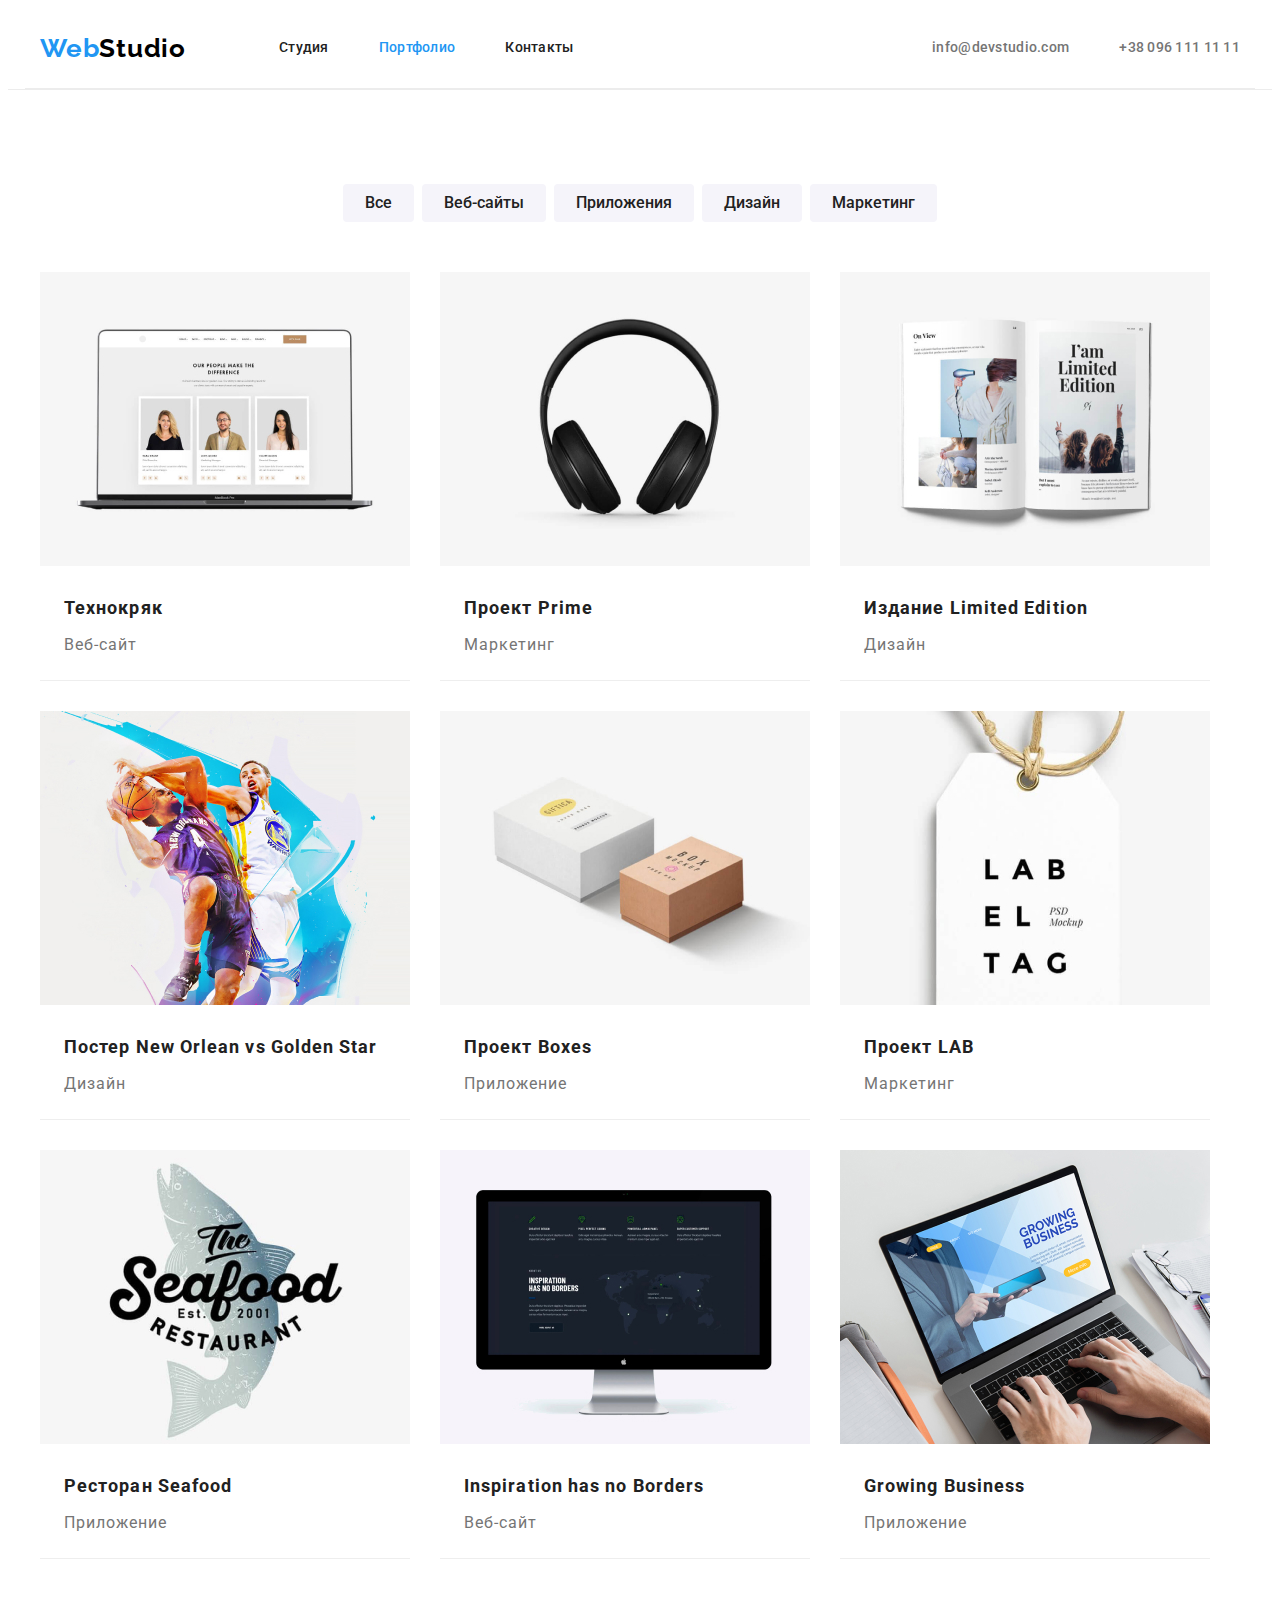
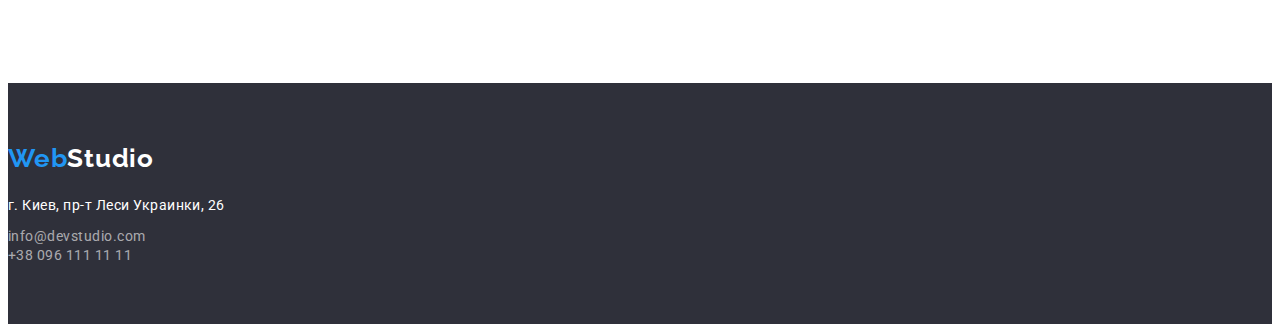
==== commit 1c5f3bf5: "оформляет section Portfolio" ====
--- a/portfolio.html
+++ b/portfolio.html
@@ -59,51 +59,69 @@
                     <li class="btn-item"><button class="btn button-filter" type="button" class="link">Маркетинг</button>
                     </li>
                 </ul>
-                <ul class="list">
-                    <li class="portfolio">
-                        <img width="370" height="294" src="./images/img_portfolio_page/1_notebook.jpg" alt="Ноутбук">
-                        <h2 class="portfolio-title">Технокряк</h2>
-                        <p class="portfolio-text">Веб-сайт</p>
+                <ul class="list flex portfolio">
+                    <li class="portfolio-list">
+                        <img class="portfolio-photo" width="370" height="294" src="./images/img_portfolio_page/1_notebook.jpg" alt="Ноутбук">
+                        <div class="portfolio-box">
+                            <h2 class="portfolio-title">Технокряк</h2>
+                            <p class="portfolio-text">Веб-сайт</p>
+                        </div>
                     </li>
-                    <li class="portfolio-item">
-                        <img width="370" height="294" src="./images/img_portfolio_page/2_headphones.jpg" alt="Наушники">
-                        <h2 class="portfolio-title">Проект Prime</h2>
-                        <p class="portfolio-text">Маркетинг</p>
+                    <li class="portfolio-list">
+                        <img class="portfolio-photo" width="370" height="294" src="./images/img_portfolio_page/2_headphones.jpg" alt="Наушники">
+                        <div class="portfolio-box">
+                            <h2 class="portfolio-title">Проект Prime</h2>
+                            <p class="portfolio-text">Маркетинг</p>
+                        </div>
                     </li>
-                    <li class="portfolio-item">
-                        <img width="370" height="294" src="./images/img_portfolio_page/3_book.jpg" alt="Книга">
-                        <h2 class="portfolio-title">Издание Limited Edition</h2>
-                        <p class="portfolio-text">Дизайн</p>
+                    <li class="portfolio-list">
+                        <img class="portfolio-photo" width="370" height="294" src="./images/img_portfolio_page/3_book.jpg" alt="Книга">
+                        <div class="portfolio-box">
+                            <h2 class="portfolio-title">Издание Limited Edition</h2>
+                            <p class="portfolio-text">Дизайн</p>
+                        </div>
                     </li>
-                    <li class="portfolio-item">
-                        <img width="370" height="294" src="./images/img_portfolio_page/4_basketball.jpg" alt="Баскетболисты">
-                        <h2 class="portfolio-title">Постер New Orlean vs Golden Star</h2>
-                        <p class="portfolio-text">Дизайн</p>
+                    <li class="portfolio-list">
+                        <img class="portfolio-photo" width="370" height="294" src="./images/img_portfolio_page/4_basketball.jpg" alt="Баскетболисты">
+                        <div class="portfolio-box">
+                            <h2 class="portfolio-title">Постер New Orlean vs Golden Star</h2>
+                            <p class="portfolio-text">Дизайн</p>
+                        </div>
                     </li>
-                    <li class="portfolio-item">
-                        <img width="370" height="294" src="./images/img_portfolio_page/5_boxes.jpg" alt="Коробки">
-                        <h2 class="portfolio-title">Проект Boxes</h2>
-                        <p class="portfolio-text">Приложение</p>
+                    <li class="portfolio-list">
+                        <img class="portfolio-photo" width="370" height="294" src="./images/img_portfolio_page/5_boxes.jpg" alt="Коробки">
+                        <div class="portfolio-box">
+                            <h2 class="portfolio-title">Проект Boxes</h2>
+                            <p class="portfolio-text">Приложение</p>
+                        </div>
                     </li>
-                    <li class="portfolio-item">
-                        <img width="370" height="294" src="./images/img_portfolio_page/6_label.jpg" alt="Лейба">
-                        <h2 class="portfolio-title">Проект LAB</h2>
-                        <p class="portfolio-text">Маркетинг</p>
+                    <li class="portfolio-list">
+                        <img class="portfolio-photo" width="370" height="294" src="./images/img_portfolio_page/6_label.jpg" alt="Лейба">
+                        <div class="portfolio-box">
+                            <h2 class="portfolio-title">Проект LAB</h2>
+                            <p class="portfolio-text">Маркетинг</p>
+                        </div>
                     </li>
-                    <li class="portfolio-item">
-                        <img width="370" height="294" src="./images/img_portfolio_page/7_seafood.jpg" alt="Морепродукты">
-                        <h2 class="portfolio-title">Ресторан Seafood</h2>
-                        <p class="portfolio-text">Приложение</p>
+                    <li class="portfolio-list">
+                        <img class="portfolio-photo" width="370" height="294" src="./images/img_portfolio_page/7_seafood.jpg" alt="Морепродукты">
+                        <div class="portfolio-box">
+                            <h2 class="portfolio-title">Ресторан Seafood</h2>
+                            <p class="portfolio-text">Приложение</p>
+                        </div>
                     </li>
-                    <li class="portfolio-item">
-                        <img width="370" height="294" src="./images/img_portfolio_page/8_screen_computer.jpg" alt="Экран компьютера">
-                        <h2 class="portfolio-title">Inspiration has no Borders</h2>
-                        <p class="portfolio-text">Веб-сайт</p>
+                    <li class="portfolio-list">
+                        <img class="portfolio-photo" width="370" height="294" src="./images/img_portfolio_page/8_screen_computer.jpg" alt="Экран компьютера">
+                        <div class="portfolio-box">
+                            <h2 class="portfolio-title">Inspiration has no Borders</h2>
+                            <p class="portfolio-text">Веб-сайт</p>
+                        </div>
                     </li>
-                    <li class="portfolio-item">
-                        <img width="370" height="294" src="./images/img_portfolio_page/9_hands.jpg" alt="Руки">
-                        <h2 class="portfolio-title">Growing Business</h2>
-                        <p class="portfolio-text">Приложение</p>
+                    <li class="portfolio-list">
+                        <img class="portfolio-photo" width="370" height="294" src="./images/img_portfolio_page/9_hands.jpg" alt="Руки">
+                        <div class="portfolio-box">
+                            <h2 class="portfolio-title">Growing Business</h2>
+                            <p class="portfolio-text">Приложение</p>
+                        </div>
                     </li>
                 
                 </ul>
--- a/css/styles.css
+++ b/css/styles.css
@@ -175,7 +175,8 @@
 .team-title,
 .hero-title,
 .covorker-title,
-.portfolio-item-title,
+.portfolio-title,
+.portfolio-text,
 .quality-title,
 .paragraph,
 .not-displayed {
@@ -393,13 +394,38 @@
 
 /* таблица с картинками */
 
+
+.portfolio-list {
+  margin-right: 30px;
+  margin-bottom: 30px;
+  background-color: var(--white-color);
+}
+
+.portfolio-list:nth-child(3n) {
+  margin-right: 0px;
+}
+
+.portfolio-box {
+  
+  padding: 20px 24px;
+  background-color: var(--wight-color);
+  border-bottom: 1px solid #eeeeee;
+}
+  
+/* .list.portfolio>.portfolio-list {
+  flex-basis: calc(100% / 3);
+} */
+
 .portfolio-title {
+  margin-bottom: 4px;
   font-size: 18px;
   line-height: 2;
+  letter-spacing: 0.06em;
   color: var(--title-text-color);
 }
 .portfolio-text {
   font-size: 16px;
   line-height: 1.87;
+  letter-spacing: 0.06em;
   color: var(--primary-text-color);
 }
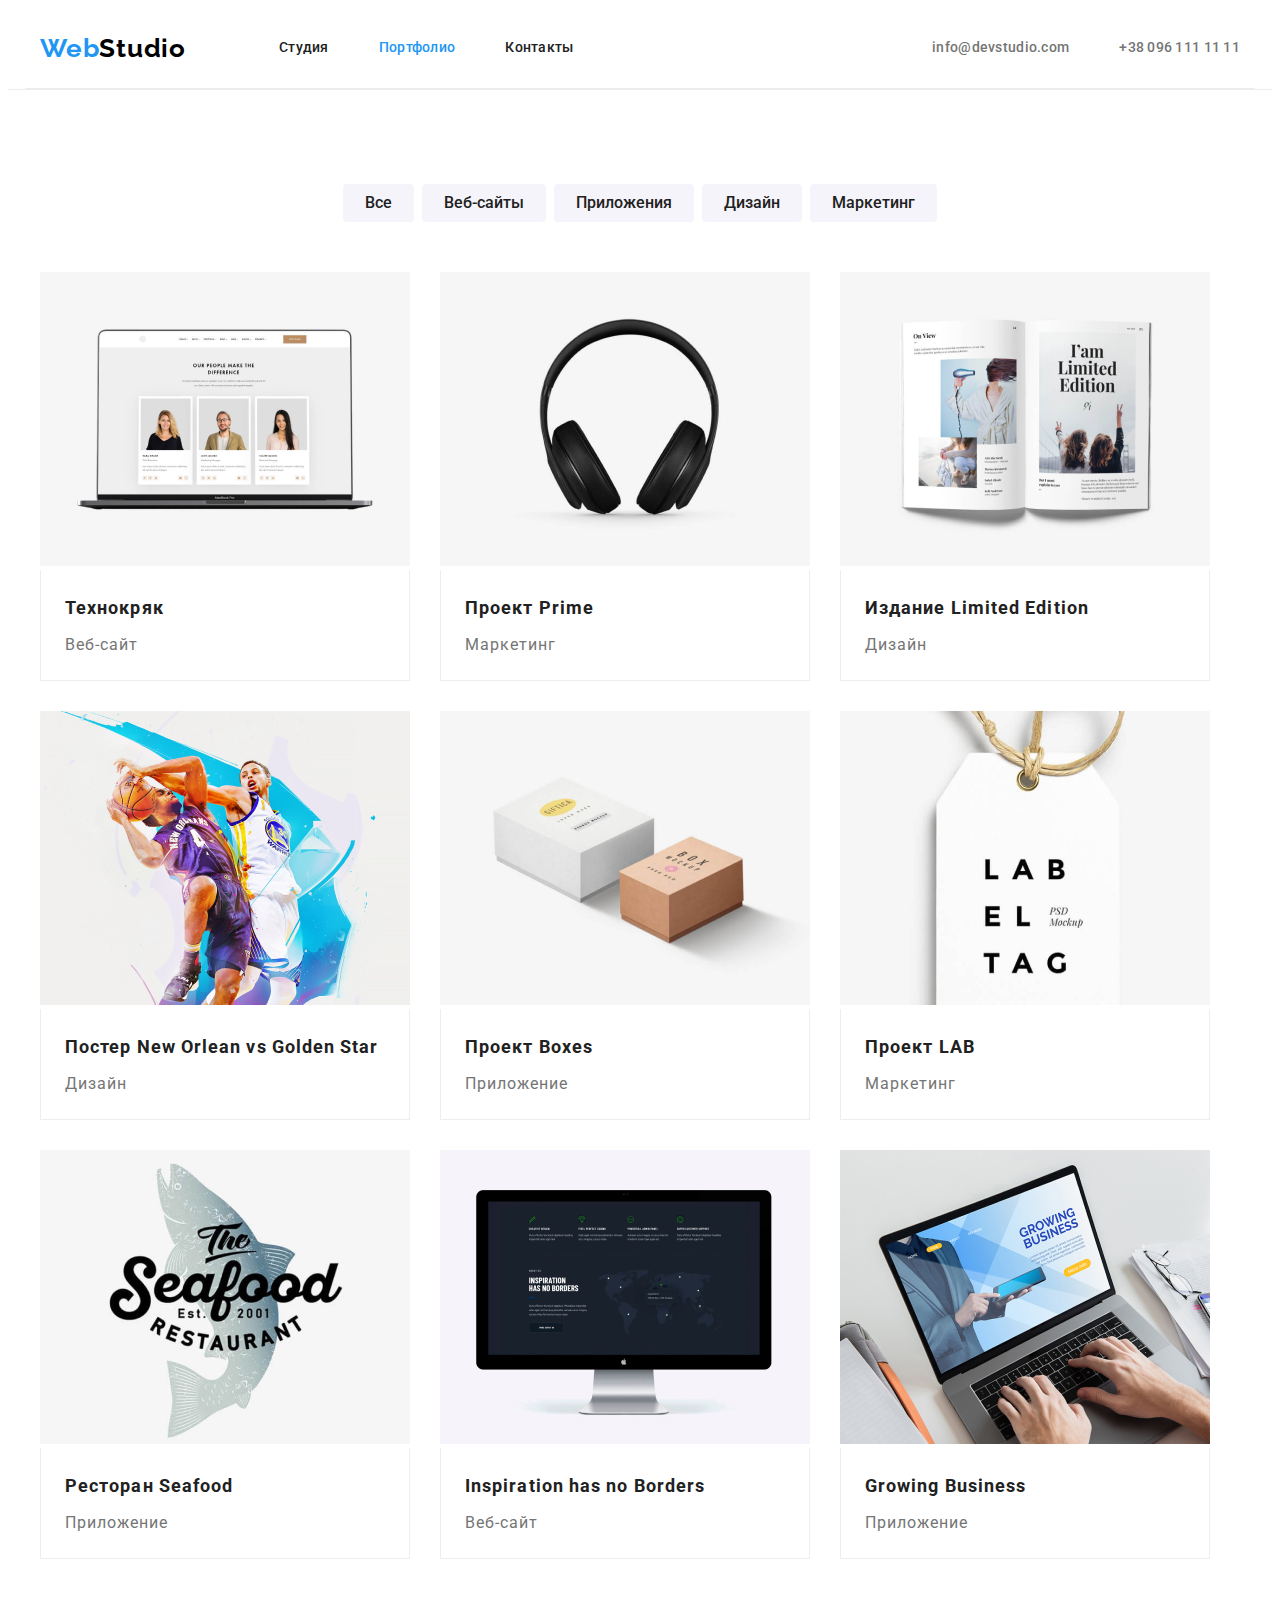
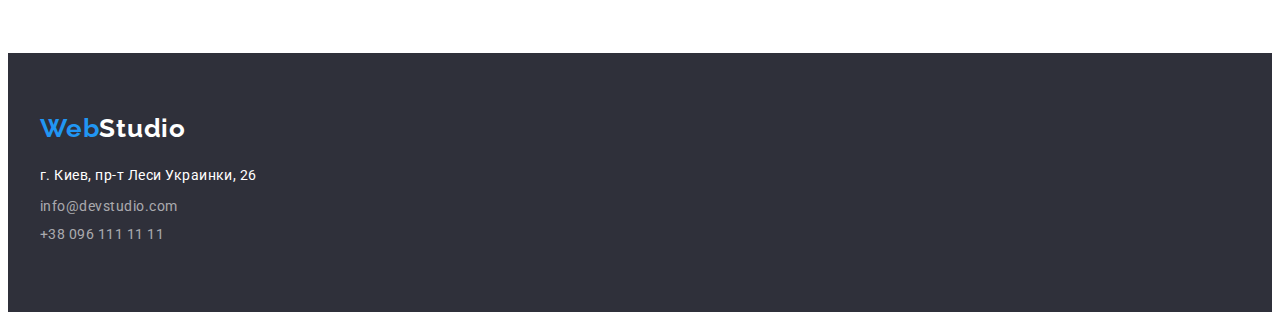
==== commit 909c5757: "оформляет футер Портфолио" ====
--- a/portfolio.html
+++ b/portfolio.html
@@ -132,15 +132,17 @@
 
     <!-- Футер -->
     <footer class="about-contacts">
+        <div class="container">
             <div class="logo">
                 <a class="logo-white" href="/"><span class="logo-accent">Web</span>Studio</a>
             </div>
             <address class="address">г. Киев, пр-т Леси Украинки, 26</address>
     
-        <ul class="list">
-            <li><a href="mailto:info@devstudio.com" class="contact">info@devstudio.com</a></li>
-            <li><a href="tel:+380961111111" class="contact">+38 096 111 11 11</a></li>
-        </ul>
+            <ul class="list">
+                <li class="adress-list"><a href="mailto:info@devstudio.com" class="contact">info@devstudio.com</a></li>
+                <li class="adress-list"><a href="tel:+380961111111" class="contact">+38 096 111 11 11</a></li>
+            </ul>
+        </div>
     </footer>
 </body>
 
--- a/css/styles.css
+++ b/css/styles.css
@@ -405,16 +405,19 @@
   margin-right: 0px;
 }
 
+.portfolio-list:nth-last-child(-n + 3) {
+  margin-bottom: 0px;
+}
+
 .portfolio-box {
+    padding: 20px 24px;
+    border-left: 1px solid #eeeeee;
+    border-right: 1px solid #eeeeee;
+    border-bottom: 1px solid #eeeeee;
+    background-color: var(--wight-color);
+  }
   
-  padding: 20px 24px;
-  background-color: var(--wight-color);
-  border-bottom: 1px solid #eeeeee;
-}
   
-/* .list.portfolio>.portfolio-list {
-  flex-basis: calc(100% / 3);
-} */
 
 .portfolio-title {
   margin-bottom: 4px;
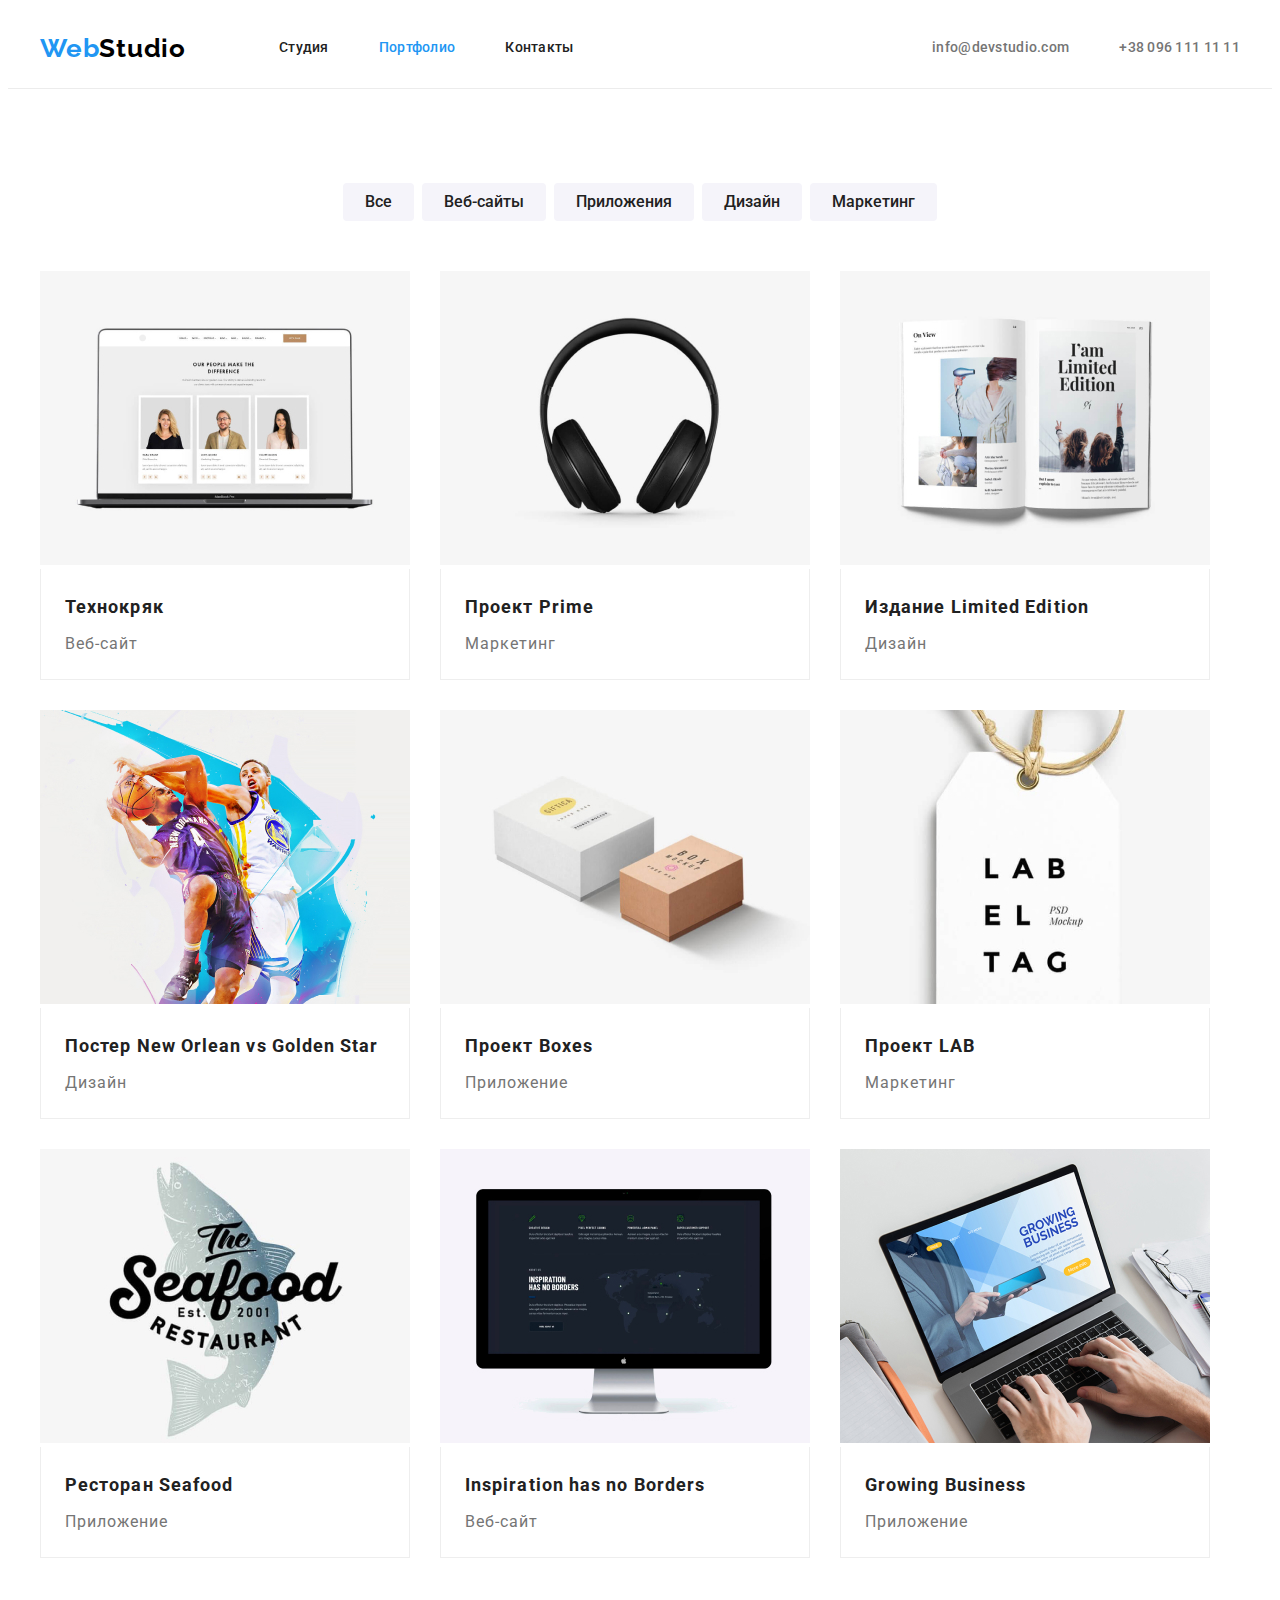
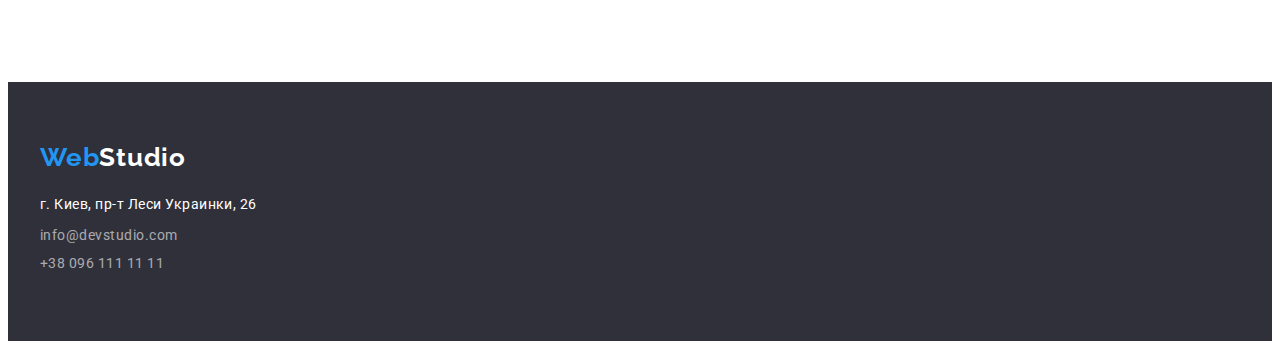
==== commit d1fdfe7e: "исправляет ошибки" ====
--- a/portfolio.html
+++ b/portfolio.html
@@ -19,23 +19,23 @@
 <body>
     <!-- Шапка сайта Heder-->
     <header class="header">
-        <div class="container header">
+        <div class="container header-container">
             <!--Навигация-->
             <nav class="navigate">
                 <a class="logo" href="./index.html"><span class="logo-accent">Web</span>Studio</a>
                 <ul class="list flex">
                     <li class="site-nav"><a href="./index.html" class="link">Студия</a></li>
-                    <li class="site-nav current"><a href="" class="link">Портфолио</a></li>
+                    <li class="site-nav current"><a href="./portfolio.html" class="link">Портфолио</a></li>
                     <li class="site-nav"><a href="" class="link">Контакты</a></li>
                 </ul>
     
             </nav>
             <!--Контакты -->
             <ul class="list contact flex">
-                <li class="contact-list"><a class="link link-head-contact" href="mailto:info@devstudio.com"
-                        class="item">info@devstudio.com</a></li>
-                <li class="contact-list"><a class="link link-head-contact" href="tel:+380961111111" class="item">+38 096 111
-                        11 11</a></li>
+                <li class="contact-list"><a class="link link-head-contact"
+                        href="mailto:info@devstudio.com">info@devstudio.com</a></li>
+                <li class="contact-list"><a class="link link-head-contact" href="tel:+380961111111">+38 096 111 11 11</a>
+                </li>
             </ul>
         </div>
     
@@ -48,18 +48,18 @@
             <div class="container portfolio">
                 <!-- Filters -->
                 <ul class="list flex button-filter-list">
-                    <li class="btn-item"><button class="btn button-filter" type="button" class="link">Все</button>
+                    <li class="btn-item"><button class="btn button-filter" type="button">Все</button>
                     </li>
-                    <li class="btn-item"><button class="btn button-filter" type="button" class="link">Веб-сайты</button>
+                    <li class="btn-item"><button class="btn button-filter" type="button">Веб-сайты</button>
                     </li>
-                    <li class="btn-item"><button class="btn button-filter" type="button" class="link">Приложения</button>
+                    <li class="btn-item"><button class="btn button-filter" type="button">Приложения</button>
                     </li>
-                    <li class="btn-item"><button class="btn button-filter" type="button" class="link">Дизайн</button>
+                    <li class="btn-item"><button class="btn button-filter" type="button">Дизайн</button>
                     </li>
-                    <li class="btn-item"><button class="btn button-filter" type="button" class="link">Маркетинг</button>
+                    <li class="btn-item"><button class="btn button-filter" type="button">Маркетинг</button>
                     </li>
                 </ul>
-                <ul class="list flex portfolio">
+                <ul class="list flex">
                     <li class="portfolio-list">
                         <img class="portfolio-photo" width="370" height="294" src="./images/img_portfolio_page/1_notebook.jpg" alt="Ноутбук">
                         <div class="portfolio-box">
--- a/css/styles.css
+++ b/css/styles.css
@@ -21,48 +21,8 @@
   letter-spacing: 0.03em;
 }
 
-/* Логотип */
-
-.logo {
-  text-decoration: none;
-  font-family: Raleway, sans-serif;
-  font-weight: 700;
-  font-size: 26px;
-  line-height: 1.19;
-  letter-spacing: 0.03em;
-  color: var(--logo-text-color);
-}
-
-.logo-accent {
-  text-decoration: none;
-  color: var(--accent-color);
-}
-
-
-/* часть лого в Футере */
-.logo-white {
-  display: inline-block;
-  margin-bottom: 20px;
-  text-decoration: none;
-  color: var(--wight-color);
-}
-
 .link {
   text-decoration: none;
-}
-
-nav > .logo {
-  margin-right: 93px;
-}
-
-/* Шапка сайта Heder */
-.header {
-  border-bottom: 1px solid #ececec;
-}
-
-.container.header {
-  display: flex;
-  align-items: center;
 }
 
 .container {
@@ -73,163 +33,11 @@
   padding-right: 15px;
 }
 
-.navigate {
-  display: flex;
-  align-items: center;
-}
-
 .list {
   list-style: none;
   padding: 0;
   margin: 0;
 }
-
-.list.flex {
-  display: flex;
-  flex-wrap: wrap;
-  align-items: center;
-}
-
-
-.btn-item:not(:last-child) {
-  margin-right: 8px;
-}
-
-.site-nav:not(:last-child) {
-  margin-right: 50px;
-}
-
-
-.site-nav,
-.link.link-head-contact {
-  display: block;
-  padding-top: 32px;
-  padding-bottom: 32px;
-  font-weight: 500;
-  font-size: 14px;
-  line-height: 1.14;
-  letter-spacing: 0.02em;
-}
-
-.link.link-head-contact:hover,
-.link.link-head-contact:focus {
-  color: var(--accent-color);
-}
-
-.site-nav .link:hover,
-.site-nav .link:focus {
-  color: var(--accent-color);
-}
-
-.site-nav .link {
-  text-decoration: none;
-  font-weight: 500;
-  font-size: 14px;
-  line-height: 1.14;
-  letter-spacing: 0.02em;
-  color: var(--title-text-color);
-}
-
-
-.current > .link {
-  color: var(--accent-color);
-}
-
-
-.list.contact {
-  margin-left: auto;
-}
-
-.contact-list:not(:last-child) {
-  margin-right: 50px;
-}
-
-.link-head-contact {
-  color: var(--primary-text-color);
-}
-
-
-.item {
-  text-decoration: none;
-  font-weight: 500;
-  font-size: 14px;
-  line-height: 1.14;
-  letter-spacing: 0.02em;
-  color: var(--primary-text-color);
-}
-.item:hover,
-.item:focus {
-  color: var(--accent-color);
-}
-
-/* ГЛАВНАЯ СТРАНИЦА */
-
-/* section Герой */
-.hero-section {
-  padding-top: 200px;
-  padding-bottom: 200px;
-  text-align: center;
-  background: #2f303a;
-}
-
-.team-title,
-.hero-title,
-.covorker-title,
-.portfolio-title,
-.portfolio-text,
-.quality-title,
-.paragraph,
-.not-displayed {
-  padding: 0px;
-  margin: 0px;
-}
-
-.hero-title {
-  margin-top: 0;
-  margin-bottom: 30px;
-  font-weight: 900;
-  font-size: 44px;
-  line-height: 1.36;
-  color: var(--wight-color);
-  text-align: center;
-  text-transform: uppercase;
-  letter-spacing: 0.06em;
-}
-/* Button Заказать услугу */
-
-.btn {
-  font-family: inherit;
-  border: none;
-  cursor: pointer;
-  position: relative;
-  border-radius: 4px;
-}
-
-.hero-button {
-  font-family: inherit;
-  cursor: pointer;
-  box-shadow: var(--box-shadow-button);
-  border-radius: 4px;
-  padding: 10px 32px;
-  font-weight: 700;
-  font-size: 16px;
-  line-height: 1.87;
-  text-align: center;
-  color: var(--wight-color);
-  background-color: var(--accent-color);
-}
-
-/* section Преимущества */
-
-.section {
-  padding-top: 94px;
-  padding-bottom: 94px;
-}
-
-.section.quality {
-  padding-bottom: 0;
-}
-
 
 .visually-hidden {
   position: absolute;
@@ -244,15 +52,211 @@
   overflow: hidden;
 }
 
-.list.flex.quality {
-  margin-right: -30px;
-}
-
-.list.quality > .quality-item {
-  flex-basis: calc(100% / 4 - 24px);
-}
-
-.quality-item:not(:last-child) {
+.team-title,
+.hero-title,
+.covorker-title,
+.portfolio-title,
+.portfolio-text,
+.quality-title,
+.title-section,
+.paragraph,
+.not-displayed {
+  padding: 0px;
+  margin: 0px;
+}
+
+/* Логотип */
+
+.logo {
+  text-decoration: none;
+  font-family: Raleway, sans-serif;
+  font-weight: 700;
+  font-size: 26px;
+  line-height: 1.19;
+  letter-spacing: 0.03em;
+  color: var(--logo-text-color);
+}
+
+.logo-accent {
+  text-decoration: none;
+  color: var(--accent-color);
+}
+
+
+/* часть лого в Футере */
+.logo-white {
+  display: inline-block;
+  margin-bottom: 20px;
+  text-decoration: none;
+  color: var(--wight-color);
+}
+
+
+.navigate > .logo {
+  margin-right: 93px;
+}
+
+/* Шапка сайта Heder */
+.header {
+  border-bottom: 1px solid #ececec;
+}
+
+.header-container {
+  display: flex;
+  align-items: center;
+}
+
+
+.navigate {
+  display: flex;
+  align-items: center;
+}
+
+
+.list.flex {
+  display: flex;
+  flex-wrap: wrap;
+  align-items: center;
+}
+
+
+.btn-item:not(:last-child) {
+  margin-right: 8px;
+}
+
+.site-nav:not(:last-child) {
+  margin-right: 50px;
+}
+
+
+.site-nav,
+.link.link-head-contact {
+  display: block;
+  padding-top: 32px;
+  padding-bottom: 32px;
+  font-weight: 500;
+  font-size: 14px;
+  line-height: 1.14;
+  letter-spacing: 0.02em;
+}
+
+.link.link-head-contact:hover,
+.link.link-head-contact:focus {
+  color: var(--accent-color);
+}
+
+.site-nav .link:hover,
+.site-nav .link:focus {
+  color: var(--accent-color);
+}
+
+.site-nav .link {
+  text-decoration: none;
+  font-weight: 500;
+  font-size: 14px;
+  line-height: 1.14;
+  letter-spacing: 0.02em;
+  color: var(--title-text-color);
+}
+
+
+.current > .link {
+  color: var(--accent-color);
+}
+
+
+.list.contact {
+  margin-left: auto;
+}
+
+.contact-list:not(:last-child) {
+  margin-right: 50px;
+}
+
+.link-head-contact {
+  color: var(--primary-text-color);
+}
+
+
+.item {
+  text-decoration: none;
+  font-weight: 500;
+  font-size: 14px;
+  line-height: 1.14;
+  letter-spacing: 0.02em;
+  color: var(--primary-text-color);
+}
+.item:hover,
+.item:focus {
+  color: var(--accent-color);
+}
+
+/* ГЛАВНАЯ СТРАНИЦА */
+
+/* section Герой */
+
+.section {
+  padding-top: 94px;
+  padding-bottom: 94px;
+}
+
+.hero-section {
+  padding-top: 200px;
+  padding-bottom: 200px;
+  text-align: center;
+  background: #2f303a;
+}
+
+
+
+.hero-title {
+  margin-top: 0;
+  margin-bottom: 30px;
+  font-weight: 900;
+  font-size: 44px;
+  line-height: 1.36;
+  color: var(--wight-color);
+  text-align: center;
+  text-transform: uppercase;
+  letter-spacing: 0.06em;
+}
+/* Button Заказать услугу */
+
+.btn {
+  font-family: inherit;
+  border: none;
+  cursor: pointer;
+  position: relative;
+  border-radius: 4px;
+}
+
+.hero-button {
+  font-family: inherit;
+  cursor: pointer;
+  box-shadow: var(--box-shadow-button);
+  border-radius: 4px;
+  padding: 10px 32px;
+  font-weight: 700;
+  font-size: 16px;
+  line-height: 1.87;
+  text-align: center;
+  color: var(--wight-color);
+  background-color: var(--accent-color);
+}
+
+/* section Преимущества */
+
+
+.section.quality {
+  padding-bottom: 0;
+}
+
+
+.list.flex > .quality-item {
+  flex-basis: calc(100% / 4 - 30px);
+}
+
+.quality-item {
   margin-right: 30px;
 }
 
@@ -394,19 +398,18 @@
 
 /* таблица с картинками */
 
-
 .portfolio-list {
   margin-right: 30px;
   margin-bottom: 30px;
   background-color: var(--white-color);
 }
 
+.list.flex>.portfolio-list {
+  flex-basis: calc(100% / 3 - 30px);
+}
+
 .portfolio-list:nth-child(3n) {
   margin-right: 0px;
-}
-
-.portfolio-list:nth-last-child(-n + 3) {
-  margin-bottom: 0px;
 }
 
 .portfolio-box {
@@ -418,7 +421,6 @@
   }
   
   
-
 .portfolio-title {
   margin-bottom: 4px;
   font-size: 18px;
